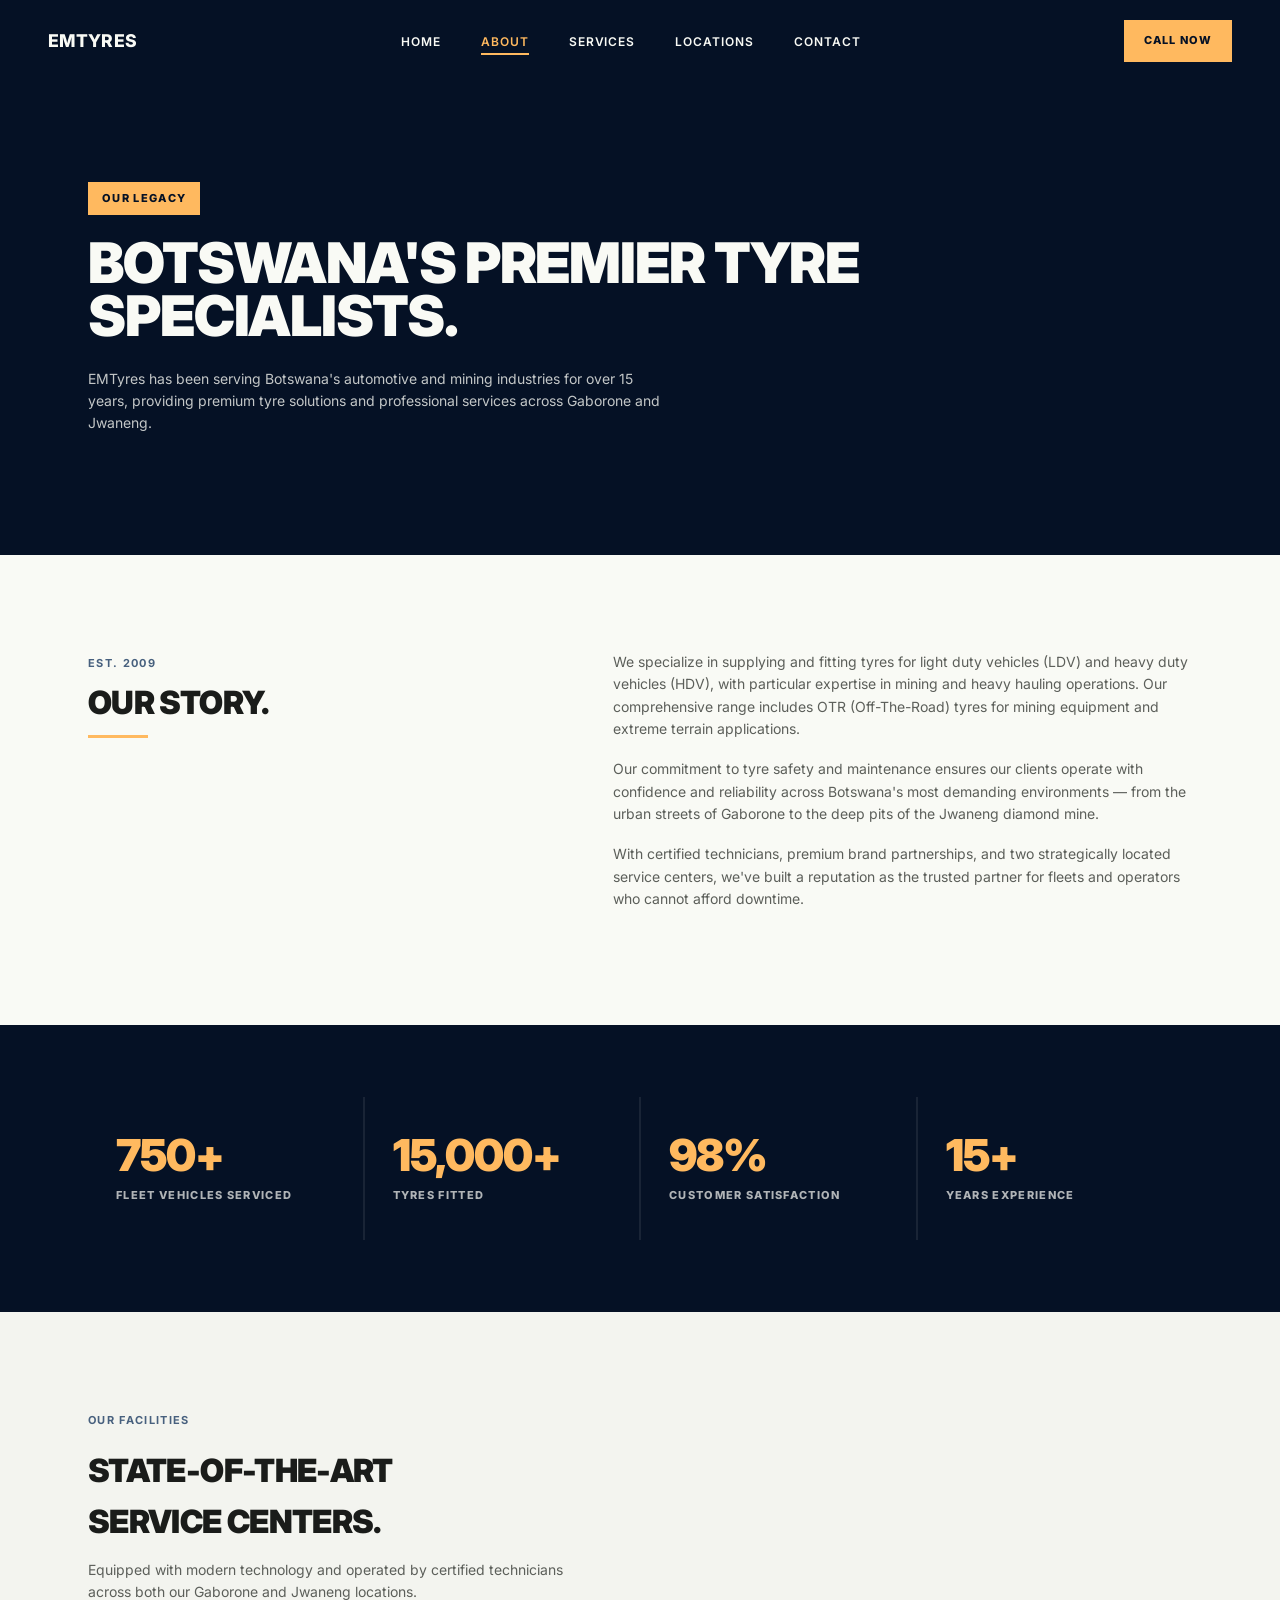
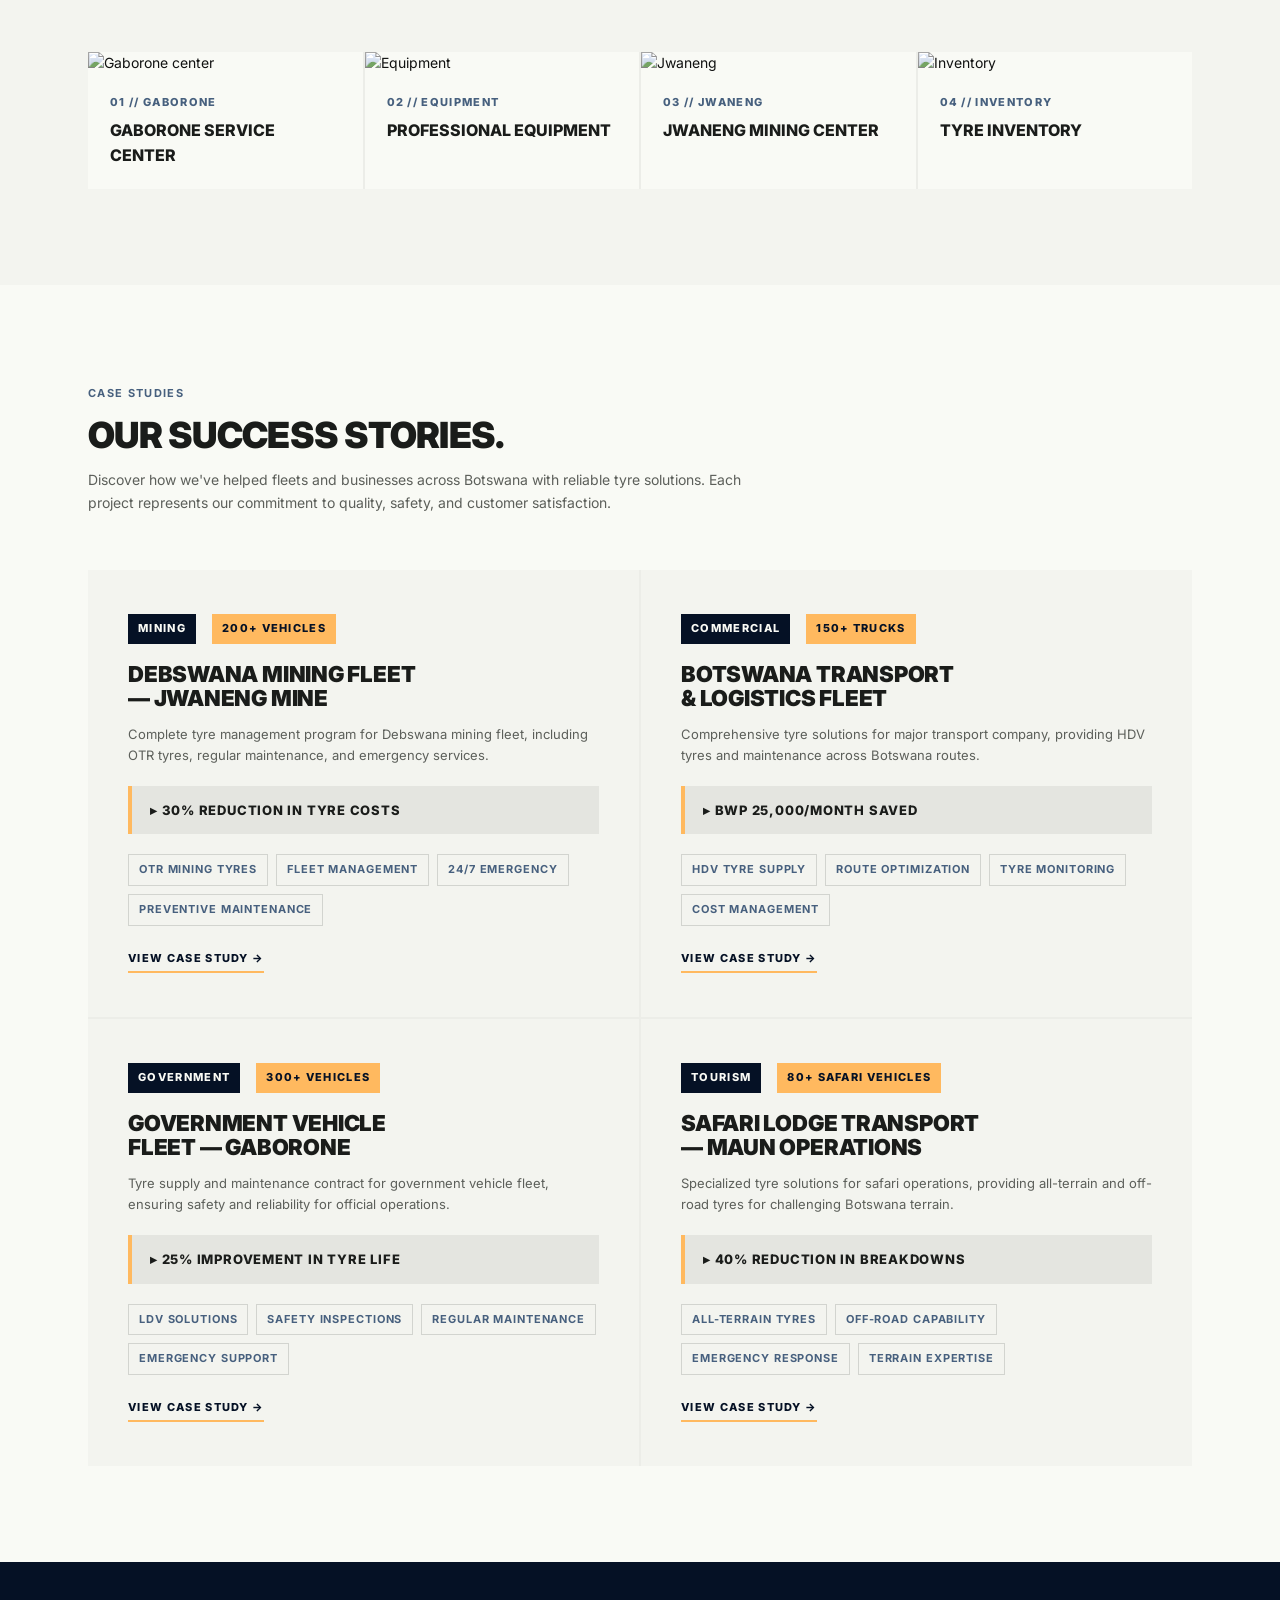
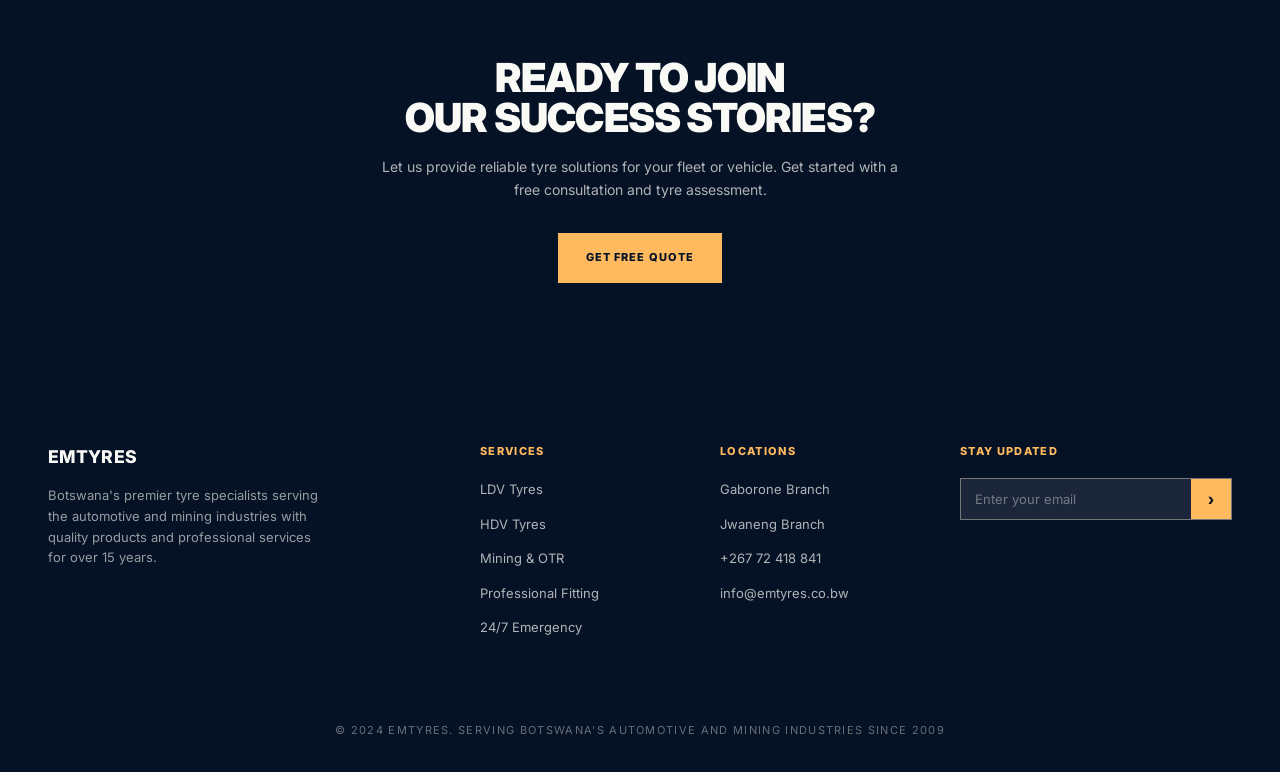
==== about.html @ 09f2894e "Initial commit: Emtyre Industrial website Static site with home, about, services, contact, and locat" ====
<!DOCTYPE html>
<html lang="en">
<head>
<meta charset="UTF-8">
<meta name="viewport" content="width=device-width, initial-scale=1.0">
<title>EMTyres — About Us | Botswana Tyre Specialists</title>
<link rel="stylesheet" href="styles.css">
<style>
  .about-hero {
    background: var(--primary);
    color: var(--on-primary);
    padding: 100px 0 120px;
  }
  .about-hero h1 {
    font-size: 3.5rem; font-weight: 900;
    text-transform: uppercase; line-height: 0.95;
    letter-spacing: -0.02em; margin-top: 22px; max-width: 800px;
  }
  .about-hero p {
    color: rgba(249, 250, 245, 0.78);
    max-width: 580px; margin-top: 24px;
  }

  .story-section { background: var(--surface); padding: 96px 0; }
  .story-grid {
    display: grid; grid-template-columns: 1fr 1.3fr;
    gap: 80px; align-items: start;
  }
  .story-grid h2 {
    font-size: 2rem; font-weight: 900;
    text-transform: uppercase; letter-spacing: -0.02em;
    line-height: 1; margin-bottom: 16px;
  }
  .story-grid .accent-rule { margin: 0 0 24px; }
  .story-grid p {
    color: var(--on-surface-variant); margin-bottom: 18px;
    font-size: var(--body-md);
  }

  .stats-band {
    background: var(--primary); color: var(--on-primary);
    padding: 72px 0;
  }
  .stats-band-grid {
    display: grid; grid-template-columns: repeat(4, 1fr);
    gap: 2px; background: rgba(255, 255, 255, 0.08);
  }
  .sb-cell { background: var(--primary); padding: 36px 28px; }
  .sb-cell .num {
    font-size: 2.75rem; font-weight: 900;
    color: var(--tertiary-fixed-dim);
    letter-spacing: -0.02em; line-height: 1;
  }
  .sb-cell .lbl {
    font-size: var(--label-sm); font-weight: 800;
    letter-spacing: 0.12em; text-transform: uppercase;
    color: rgba(249, 250, 245, 0.7); margin-top: 10px;
  }

  .facilities-section { background: var(--surface-container-low); padding: 96px 0; }
  .facilities-head { margin-bottom: 48px; }
  .facilities-head h2 {
    font-size: 2rem; font-weight: 900;
    text-transform: uppercase; letter-spacing: -0.02em;
    margin-bottom: 12px;
  }
  .facilities-head p { color: var(--on-surface-variant); max-width: 520px; }
  .facilities-grid {
    display: grid; grid-template-columns: repeat(4, 1fr);
    gap: 2px; background: var(--surface-container);
  }
  .facility {
    background: var(--surface);
    position: relative; overflow: hidden;
  }
  .facility img {
    width: 100%; height: 260px; object-fit: cover;
    filter: grayscale(0.5) contrast(1.1);
  }
  .facility .cap {
    padding: 20px 22px;
  }
  .facility .cap .lbl {
    font-size: var(--label-sm); font-weight: 800;
    letter-spacing: 0.12em; text-transform: uppercase;
    color: var(--secondary);
  }
  .facility .cap h4 {
    font-size: 1rem; font-weight: 800;
    text-transform: uppercase; margin-top: 6px;
  }

  .stories-section { background: var(--surface); padding: 96px 0; }
  .stories-head { margin-bottom: 56px; max-width: 680px; }
  .stories-head h2 {
    font-size: 2.25rem; font-weight: 900;
    text-transform: uppercase; letter-spacing: -0.02em;
    line-height: 1; margin-bottom: 16px;
  }
  .stories-head p { color: var(--on-surface-variant); }
  .stories-grid {
    display: grid; grid-template-columns: 1fr 1fr;
    gap: 2px; background: var(--surface-container);
  }
  .story-card {
    background: var(--surface-container-low);
    padding: 44px 40px;
    display: flex; flex-direction: column;
  }
  .story-card .meta {
    display: flex; gap: 16px;
    margin-bottom: 18px;
  }
  .story-card .meta span {
    font-size: var(--label-sm); font-weight: 800;
    letter-spacing: 0.12em; text-transform: uppercase;
    padding: 6px 10px;
  }
  .story-card .meta .category {
    background: var(--primary); color: var(--on-primary);
  }
  .story-card .meta .scale {
    background: var(--tertiary-fixed-dim); color: var(--primary);
  }
  .story-card h3 {
    font-size: 1.375rem; font-weight: 900;
    text-transform: uppercase; letter-spacing: -0.01em;
    line-height: 1.1; margin-bottom: 14px;
  }
  .story-card p {
    color: var(--on-surface-variant);
    font-size: var(--body-sm); margin-bottom: 20px;
  }
  .story-card .result {
    background: var(--surface-container-high);
    padding: 14px 18px; margin-bottom: 20px;
    font-size: var(--body-sm); font-weight: 800;
    text-transform: uppercase; letter-spacing: 0.06em;
    border-left: 4px solid var(--tertiary-fixed-dim);
  }
  .story-card .tags {
    display: flex; flex-wrap: wrap; gap: 8px;
    margin-bottom: 24px;
  }
  .story-card .tags span {
    font-size: var(--label-sm); font-weight: 700;
    letter-spacing: 0.08em; text-transform: uppercase;
    color: var(--secondary);
    border: 1px solid var(--outline-variant);
    padding: 6px 10px;
  }
  .story-card a {
    margin-top: auto;
    align-self: flex-start;
    color: var(--primary); font-weight: 800;
    font-size: var(--label-sm); letter-spacing: 0.12em;
    text-transform: uppercase; text-decoration: none;
    border-bottom: 2px solid var(--tertiary-fixed-dim);
    padding-bottom: 4px;
  }

  .about-cta {
    background: var(--primary); color: var(--on-primary);
    padding: 96px 0; text-align: center;
  }
  .about-cta h2 {
    font-size: 2.5rem; font-weight: 900;
    text-transform: uppercase; letter-spacing: -0.02em;
    line-height: 1; margin-bottom: 18px;
  }
  .about-cta p {
    color: rgba(249, 250, 245, 0.7);
    max-width: 520px; margin: 0 auto 32px;
  }

  @media (max-width: 900px) {
    .story-grid, .stats-band-grid, .facilities-grid, .stories-grid { grid-template-columns: 1fr; }
    .stats-band-grid { grid-template-columns: 1fr 1fr; }
    .facilities-grid { grid-template-columns: 1fr 1fr; }
    .about-hero h1 { font-size: 2.25rem; }
  }
</style>
</head>
<body>

<nav class="nav">
  <a href="index.html" class="nav-logo">EMTYRES</a>
  <ul class="nav-links">
    <li><a href="index.html">HOME</a></li>
    <li><a href="about.html" class="active">ABOUT</a></li>
    <li><a href="services.html">SERVICES</a></li>
    <li><a href="locations.html">LOCATIONS</a></li>
    <li><a href="contact.html">CONTACT</a></li>
  </ul>
  <a href="tel:+26772418841" class="nav-cta">CALL NOW</a>
</nav>

<!-- HERO -->
<section class="about-hero">
  <div class="container">
    <span class="eyebrow">OUR LEGACY</span>
    <h1>BOTSWANA'S PREMIER TYRE SPECIALISTS.</h1>
    <p>EMTyres has been serving Botswana's automotive and mining industries for over 15 years, providing premium tyre solutions and professional services across Gaborone and Jwaneng.</p>
  </div>
</section>

<!-- STORY -->
<section class="story-section">
  <div class="container">
    <div class="story-grid">
      <div>
        <span class="label-stamp" style="color: var(--secondary);">EST. 2009</span>
        <h2 style="margin-top: 14px;">OUR STORY.</h2>
        <div class="accent-rule"></div>
      </div>
      <div>
        <p>We specialize in supplying and fitting tyres for light duty vehicles (LDV) and heavy duty vehicles (HDV), with particular expertise in mining and heavy hauling operations. Our comprehensive range includes OTR (Off-The-Road) tyres for mining equipment and extreme terrain applications.</p>
        <p>Our commitment to tyre safety and maintenance ensures our clients operate with confidence and reliability across Botswana's most demanding environments — from the urban streets of Gaborone to the deep pits of the Jwaneng diamond mine.</p>
        <p>With certified technicians, premium brand partnerships, and two strategically located service centers, we've built a reputation as the trusted partner for fleets and operators who cannot afford downtime.</p>
      </div>
    </div>
  </div>
</section>

<!-- STATS BAND -->
<section class="stats-band">
  <div class="container">
    <div class="stats-band-grid">
      <div class="sb-cell"><div class="num">750+</div><div class="lbl">FLEET VEHICLES SERVICED</div></div>
      <div class="sb-cell"><div class="num">15,000+</div><div class="lbl">TYRES FITTED</div></div>
      <div class="sb-cell"><div class="num">98%</div><div class="lbl">CUSTOMER SATISFACTION</div></div>
      <div class="sb-cell"><div class="num">15+</div><div class="lbl">YEARS EXPERIENCE</div></div>
    </div>
  </div>
</section>

<!-- FACILITIES -->
<section class="facilities-section">
  <div class="container">
    <div class="facilities-head">
      <span class="label-stamp" style="color: var(--secondary);">OUR FACILITIES</span>
      <h2 style="margin-top: 14px;">STATE-OF-THE-ART<br>SERVICE CENTERS.</h2>
      <p>Equipped with modern technology and operated by certified technicians across both our Gaborone and Jwaneng locations.</p>
    </div>
    <div class="facilities-grid">
      <div class="facility">
        <img src="https://images.unsplash.com/photo-1625047509168-a7026f36de04?w=600&q=80" alt="Gaborone center">
        <div class="cap"><div class="lbl">01 // GABORONE</div><h4>Gaborone Service Center</h4></div>
      </div>
      <div class="facility">
        <img src="https://images.unsplash.com/photo-1632823469850-2f77dd9c7f93?w=600&q=80" alt="Equipment">
        <div class="cap"><div class="lbl">02 // EQUIPMENT</div><h4>Professional Equipment</h4></div>
      </div>
      <div class="facility">
        <img src="https://images.unsplash.com/photo-1586864387789-628af9feed72?w=600&q=80" alt="Jwaneng">
        <div class="cap"><div class="lbl">03 // JWANENG</div><h4>Jwaneng Mining Center</h4></div>
      </div>
      <div class="facility">
        <img src="https://images.unsplash.com/photo-1635770311153-2839f94e89e0?w=600&q=80" alt="Inventory">
        <div class="cap"><div class="lbl">04 // INVENTORY</div><h4>Tyre Inventory</h4></div>
      </div>
    </div>
  </div>
</section>

<!-- SUCCESS STORIES -->
<section class="stories-section">
  <div class="container">
    <div class="stories-head">
      <span class="label-stamp" style="color: var(--secondary);">CASE STUDIES</span>
      <h2 style="margin-top: 14px;">OUR SUCCESS STORIES.</h2>
      <p>Discover how we've helped fleets and businesses across Botswana with reliable tyre solutions. Each project represents our commitment to quality, safety, and customer satisfaction.</p>
    </div>

    <div class="stories-grid">
      <div class="story-card">
        <div class="meta">
          <span class="category">MINING</span>
          <span class="scale">200+ VEHICLES</span>
        </div>
        <h3>DEBSWANA MINING FLEET<br>— JWANENG MINE</h3>
        <p>Complete tyre management program for Debswana mining fleet, including OTR tyres, regular maintenance, and emergency services.</p>
        <div class="result">▸ 30% reduction in tyre costs</div>
        <div class="tags">
          <span>OTR Mining Tyres</span>
          <span>Fleet Management</span>
          <span>24/7 Emergency</span>
          <span>Preventive Maintenance</span>
        </div>
        <a href="contact.html">VIEW CASE STUDY →</a>
      </div>

      <div class="story-card">
        <div class="meta">
          <span class="category">COMMERCIAL</span>
          <span class="scale">150+ TRUCKS</span>
        </div>
        <h3>BOTSWANA TRANSPORT<br>&amp; LOGISTICS FLEET</h3>
        <p>Comprehensive tyre solutions for major transport company, providing HDV tyres and maintenance across Botswana routes.</p>
        <div class="result">▸ BWP 25,000/month saved</div>
        <div class="tags">
          <span>HDV Tyre Supply</span>
          <span>Route Optimization</span>
          <span>Tyre Monitoring</span>
          <span>Cost Management</span>
        </div>
        <a href="contact.html">VIEW CASE STUDY →</a>
      </div>

      <div class="story-card">
        <div class="meta">
          <span class="category">GOVERNMENT</span>
          <span class="scale">300+ VEHICLES</span>
        </div>
        <h3>GOVERNMENT VEHICLE<br>FLEET — GABORONE</h3>
        <p>Tyre supply and maintenance contract for government vehicle fleet, ensuring safety and reliability for official operations.</p>
        <div class="result">▸ 25% improvement in tyre life</div>
        <div class="tags">
          <span>LDV Solutions</span>
          <span>Safety Inspections</span>
          <span>Regular Maintenance</span>
          <span>Emergency Support</span>
        </div>
        <a href="contact.html">VIEW CASE STUDY →</a>
      </div>

      <div class="story-card">
        <div class="meta">
          <span class="category">TOURISM</span>
          <span class="scale">80+ SAFARI VEHICLES</span>
        </div>
        <h3>SAFARI LODGE TRANSPORT<br>— MAUN OPERATIONS</h3>
        <p>Specialized tyre solutions for safari operations, providing all-terrain and off-road tyres for challenging Botswana terrain.</p>
        <div class="result">▸ 40% reduction in breakdowns</div>
        <div class="tags">
          <span>All-Terrain Tyres</span>
          <span>Off-Road Capability</span>
          <span>Emergency Response</span>
          <span>Terrain Expertise</span>
        </div>
        <a href="contact.html">VIEW CASE STUDY →</a>
      </div>
    </div>
  </div>
</section>

<!-- CTA -->
<section class="about-cta">
  <div class="container">
    <h2>READY TO JOIN<br>OUR SUCCESS STORIES?</h2>
    <p>Let us provide reliable tyre solutions for your fleet or vehicle. Get started with a free consultation and tyre assessment.</p>
    <a href="contact.html" class="btn btn-amber">GET FREE QUOTE</a>
  </div>
</section>

<!-- FOOTER -->
<footer class="footer">
  <div class="footer-grid">
    <div class="footer-brand">
      <h4>EMTYRES</h4>
      <p>Botswana's premier tyre specialists serving the automotive and mining industries with quality products and professional services for over 15 years.</p>
    </div>
    <div class="footer-col">
      <h5>SERVICES</h5>
      <ul>
        <li><a href="services.html">LDV Tyres</a></li>
        <li><a href="services.html">HDV Tyres</a></li>
        <li><a href="services.html">Mining &amp; OTR</a></li>
        <li><a href="services.html">Professional Fitting</a></li>
        <li><a href="services.html">24/7 Emergency</a></li>
      </ul>
    </div>
    <div class="footer-col">
      <h5>LOCATIONS</h5>
      <ul>
        <li><a href="locations.html">Gaborone Branch</a></li>
        <li><a href="locations.html">Jwaneng Branch</a></li>
        <li><a href="tel:+26772418841">+267 72 418 841</a></li>
        <li><a href="mailto:info@emtyres.co.bw">info@emtyres.co.bw</a></li>
      </ul>
    </div>
    <div class="footer-col">
      <h5>STAY UPDATED</h5>
      <div class="newsletter-input">
        <input type="email" placeholder="Enter your email">
        <button>›</button>
      </div>
    </div>
  </div>
  <div class="footer-bottom">&copy; 2024 EMTYRES. SERVING BOTSWANA'S AUTOMOTIVE AND MINING INDUSTRIES SINCE 2009</div>
</footer>

</body>
</html>
---- styles.css ----
/* ============================================
   EMTYRE — INDUSTRIAL EDITORIAL DESIGN SYSTEM
   ============================================ */

@import url('https://fonts.googleapis.com/css2?family=Inter:wght@400;500;600;700;800;900&display=swap');

:root {
  /* Palette — per DESIGN.md */
  --primary: #051125;
  --primary-container: #1B263B;
  --secondary: #47607e;
  --surface: #f9faf5;
  --surface-container-lowest: #ffffff;
  --surface-container-low: #f3f4ef;
  --surface-container: #ecede8;
  --surface-container-high: #e4e5e0;
  --surface-dim: #dadbd6;
  --surface-variant: #d8dae0;
  --on-surface: #1a1c1a;
  --on-surface-variant: #5c5f5a;
  --on-primary: #f9faf5;
  --outline: #75777d;
  --outline-variant: rgba(26, 28, 26, 0.15);
  --tertiary-fixed-dim: #ffb95f; /* Safety Amber */
  --tertiary-container: #6b4816;

  /* Typography scale */
  --display-lg: 3.5rem;
  --display-md: 2.75rem;
  --headline-lg: 2rem;
  --headline-md: 1.5rem;
  --title-lg: 1.25rem;
  --body-md: 0.875rem;
  --body-sm: 0.8125rem;
  --label-md: 0.75rem;
  --label-sm: 0.6875rem;
}

* {
  margin: 0;
  padding: 0;
  box-sizing: border-box;
}

html {
  scroll-behavior: smooth;
}

body {
  font-family: 'Inter', sans-serif;
  background: var(--surface);
  color: var(--on-surface);
  font-size: var(--body-md);
  line-height: 1.6;
  -webkit-font-smoothing: antialiased;
}

/* ============================================
   NAV
   ============================================ */
.nav {
  background: var(--primary);
  padding: 20px 48px;
  display: flex;
  align-items: center;
  justify-content: space-between;
  position: sticky;
  top: 0;
  z-index: 100;
}

.nav-logo {
  color: var(--on-primary);
  font-weight: 800;
  font-size: 1.1rem;
  letter-spacing: 0.02em;
  text-decoration: none;
}

.nav-links {
  display: flex;
  gap: 40px;
  list-style: none;
}

.nav-links a {
  color: var(--on-primary);
  text-decoration: none;
  font-size: var(--label-md);
  font-weight: 600;
  letter-spacing: 0.08em;
  text-transform: uppercase;
  padding-bottom: 4px;
  transition: color 0.2s;
}

.nav-links a:hover {
  color: var(--tertiary-fixed-dim);
}

.nav-links a.active {
  color: var(--tertiary-fixed-dim);
  border-bottom: 2px solid var(--tertiary-fixed-dim);
}

.nav-cta {
  background: var(--tertiary-fixed-dim);
  color: var(--primary);
  padding: 12px 20px;
  font-size: var(--label-sm);
  font-weight: 800;
  letter-spacing: 0.1em;
  text-transform: uppercase;
  text-decoration: none;
  border: none;
  cursor: pointer;
  transition: background 0.2s;
}

.nav-cta:hover {
  background: #ffcf8a;
}

.nav-cta.outline {
  background: transparent;
  color: var(--tertiary-fixed-dim);
  border: 2px solid var(--tertiary-fixed-dim);
}

.nav-cta.outline:hover {
  background: var(--tertiary-fixed-dim);
  color: var(--primary);
}

/* ============================================
   TYPOGRAPHY
   ============================================ */
.display-lg {
  font-size: var(--display-lg);
  font-weight: 900;
  line-height: 0.95;
  letter-spacing: -0.02em;
  text-transform: uppercase;
}

.display-md {
  font-size: var(--display-md);
  font-weight: 900;
  line-height: 1;
  letter-spacing: -0.02em;
  text-transform: uppercase;
}

.headline-lg {
  font-size: var(--headline-lg);
  font-weight: 800;
  line-height: 1.1;
  letter-spacing: -0.01em;
  text-transform: uppercase;
}

.label-stamp {
  font-size: var(--label-sm);
  font-weight: 700;
  letter-spacing: 0.12em;
  text-transform: uppercase;
}

.eyebrow {
  display: inline-block;
  background: var(--tertiary-fixed-dim);
  color: var(--primary);
  padding: 8px 14px;
  font-size: var(--label-sm);
  font-weight: 800;
  letter-spacing: 0.12em;
  text-transform: uppercase;
}

.eyebrow-outline {
  display: inline-block;
  border: 1px solid var(--tertiary-fixed-dim);
  color: var(--tertiary-fixed-dim);
  padding: 8px 14px;
  font-size: var(--label-sm);
  font-weight: 800;
  letter-spacing: 0.12em;
  text-transform: uppercase;
  background: transparent;
}

/* ============================================
   BUTTONS
   ============================================ */
.btn {
  display: inline-block;
  padding: 16px 28px;
  font-size: var(--label-sm);
  font-weight: 800;
  letter-spacing: 0.1em;
  text-transform: uppercase;
  text-decoration: none;
  border: none;
  cursor: pointer;
  transition: all 0.2s;
  font-family: inherit;
}

.btn-amber {
  background: var(--tertiary-fixed-dim);
  color: var(--primary);
}

.btn-amber:hover {
  background: #ffcf8a;
}

.btn-dark {
  background: var(--primary);
  color: var(--on-primary);
}

.btn-dark:hover {
  background: var(--primary-container);
}

.btn-outline-light {
  background: transparent;
  color: var(--on-primary);
  border: 2px solid var(--on-primary);
}

.btn-outline-light:hover {
  background: var(--on-primary);
  color: var(--primary);
}

.btn-white {
  background: var(--surface);
  color: var(--primary);
}

.btn-white:hover {
  background: #fff;
}

/* ============================================
   LAYOUT HELPERS
   ============================================ */
.container {
  max-width: 1200px;
  margin: 0 auto;
  padding: 0 48px;
}

.section {
  padding: 96px 0;
}

.section-dark {
  background: var(--primary);
  color: var(--on-primary);
}

.section-light {
  background: var(--surface);
  color: var(--on-surface);
}

.section-container-low {
  background: var(--surface-container-low);
  color: var(--on-surface);
}

/* ============================================
   HERO
   ============================================ */
.hero {
  position: relative;
  min-height: 560px;
  background: linear-gradient(135deg, var(--primary) 0%, var(--primary-container) 100%);
  color: var(--on-primary);
  overflow: hidden;
}

.hero-img {
  position: absolute;
  inset: 0;
  width: 100%;
  height: 100%;
  object-fit: cover;
  opacity: 0.5;
  filter: grayscale(0.4) contrast(1.1);
}

.hero-overlay {
  position: absolute;
  inset: 0;
  background: linear-gradient(90deg, rgba(5,17,37,0.85) 0%, rgba(5,17,37,0.6) 60%, rgba(5,17,37,0.3) 100%);
}

.hero-content {
  position: relative;
  z-index: 2;
  padding: 120px 48px;
  max-width: 1200px;
  margin: 0 auto;
}

.hero-card {
  background: var(--primary);
  padding: 40px 44px;
  max-width: 560px;
}

.hero p {
  font-size: var(--body-md);
  line-height: 1.6;
  margin-top: 18px;
  color: rgba(249, 250, 245, 0.85);
}

.hero-buttons {
  display: flex;
  gap: 0;
  margin-top: 28px;
}

/* ============================================
   FOOTER
   ============================================ */
.footer {
  background: var(--primary);
  color: var(--on-primary);
  padding: 64px 48px 32px;
}

.footer-grid {
  max-width: 1200px;
  margin: 0 auto;
  display: grid;
  grid-template-columns: 2fr 1fr 1fr 1fr;
  gap: 48px;
  padding-bottom: 48px;
}

.footer-brand h4 {
  font-size: 1.1rem;
  font-weight: 800;
  letter-spacing: 0.02em;
  margin-bottom: 14px;
}

.footer-brand p {
  font-size: var(--body-sm);
  color: rgba(249, 250, 245, 0.6);
  max-width: 280px;
  line-height: 1.6;
}

.footer-alt-link {
  margin-top: 14px;
  font-size: var(--label-sm);
}

.footer-alt-link a {
  color: var(--secondary);
  text-decoration: none;
}

.footer-alt-link a:hover {
  color: var(--tertiary-fixed-dim);
}

.footer-col h5 {
  font-size: var(--label-sm);
  font-weight: 800;
  letter-spacing: 0.12em;
  text-transform: uppercase;
  color: var(--tertiary-fixed-dim);
  margin-bottom: 18px;
}

.footer-col ul {
  list-style: none;
}

.footer-col li {
  margin-bottom: 12px;
}

.footer-col a {
  color: rgba(249, 250, 245, 0.7);
  text-decoration: none;
  font-size: var(--body-sm);
  transition: color 0.2s;
}

.footer-col a:hover {
  color: var(--tertiary-fixed-dim);
}

.footer-col a.active {
  color: var(--tertiary-fixed-dim);
}

.footer-bottom {
  max-width: 1200px;
  margin: 0 auto;
  padding-top: 24px;
  font-size: var(--label-sm);
  letter-spacing: 0.12em;
  text-transform: uppercase;
  color: rgba(249, 250, 245, 0.4);
  text-align: center;
}

.newsletter-input {
  display: flex;
  background: var(--primary-container);
  border: 1px solid var(--outline);
}

.newsletter-input input {
  flex: 1;
  background: transparent;
  border: none;
  padding: 12px 14px;
  color: var(--on-primary);
  font-family: inherit;
  font-size: var(--body-sm);
  outline: none;
}

.newsletter-input input::placeholder {
  color: rgba(249, 250, 245, 0.4);
}

.newsletter-input button {
  background: var(--tertiary-fixed-dim);
  border: none;
  width: 40px;
  color: var(--primary);
  font-weight: 900;
  cursor: pointer;
  font-size: 1.2rem;
}

/* ============================================
   ANIMATIONS
   ============================================ */
@keyframes fadeUp {
  from { opacity: 0; transform: translateY(20px); }
  to { opacity: 1; transform: translateY(0); }
}

.fade-up {
  animation: fadeUp 0.8s ease forwards;
}

.delay-1 { animation-delay: 0.1s; opacity: 0; }
.delay-2 { animation-delay: 0.25s; opacity: 0; }
.delay-3 { animation-delay: 0.4s; opacity: 0; }

/* Accent rule under headlines */
.accent-rule {
  width: 60px;
  height: 3px;
  background: var(--tertiary-fixed-dim);
  margin-top: 16px;
}

/* ============================================
   RESPONSIVE
   ============================================ */
@media (max-width: 900px) {
  .nav { padding: 16px 24px; }
  .nav-links { display: none; }
  .container, .hero-content { padding-left: 24px; padding-right: 24px; }
  :root {
    --display-lg: 2.25rem;
    --display-md: 1.75rem;
    --headline-lg: 1.5rem;
  }
  .footer-grid { grid-template-columns: 1fr 1fr; gap: 32px; }
  .section { padding: 64px 0; }
}
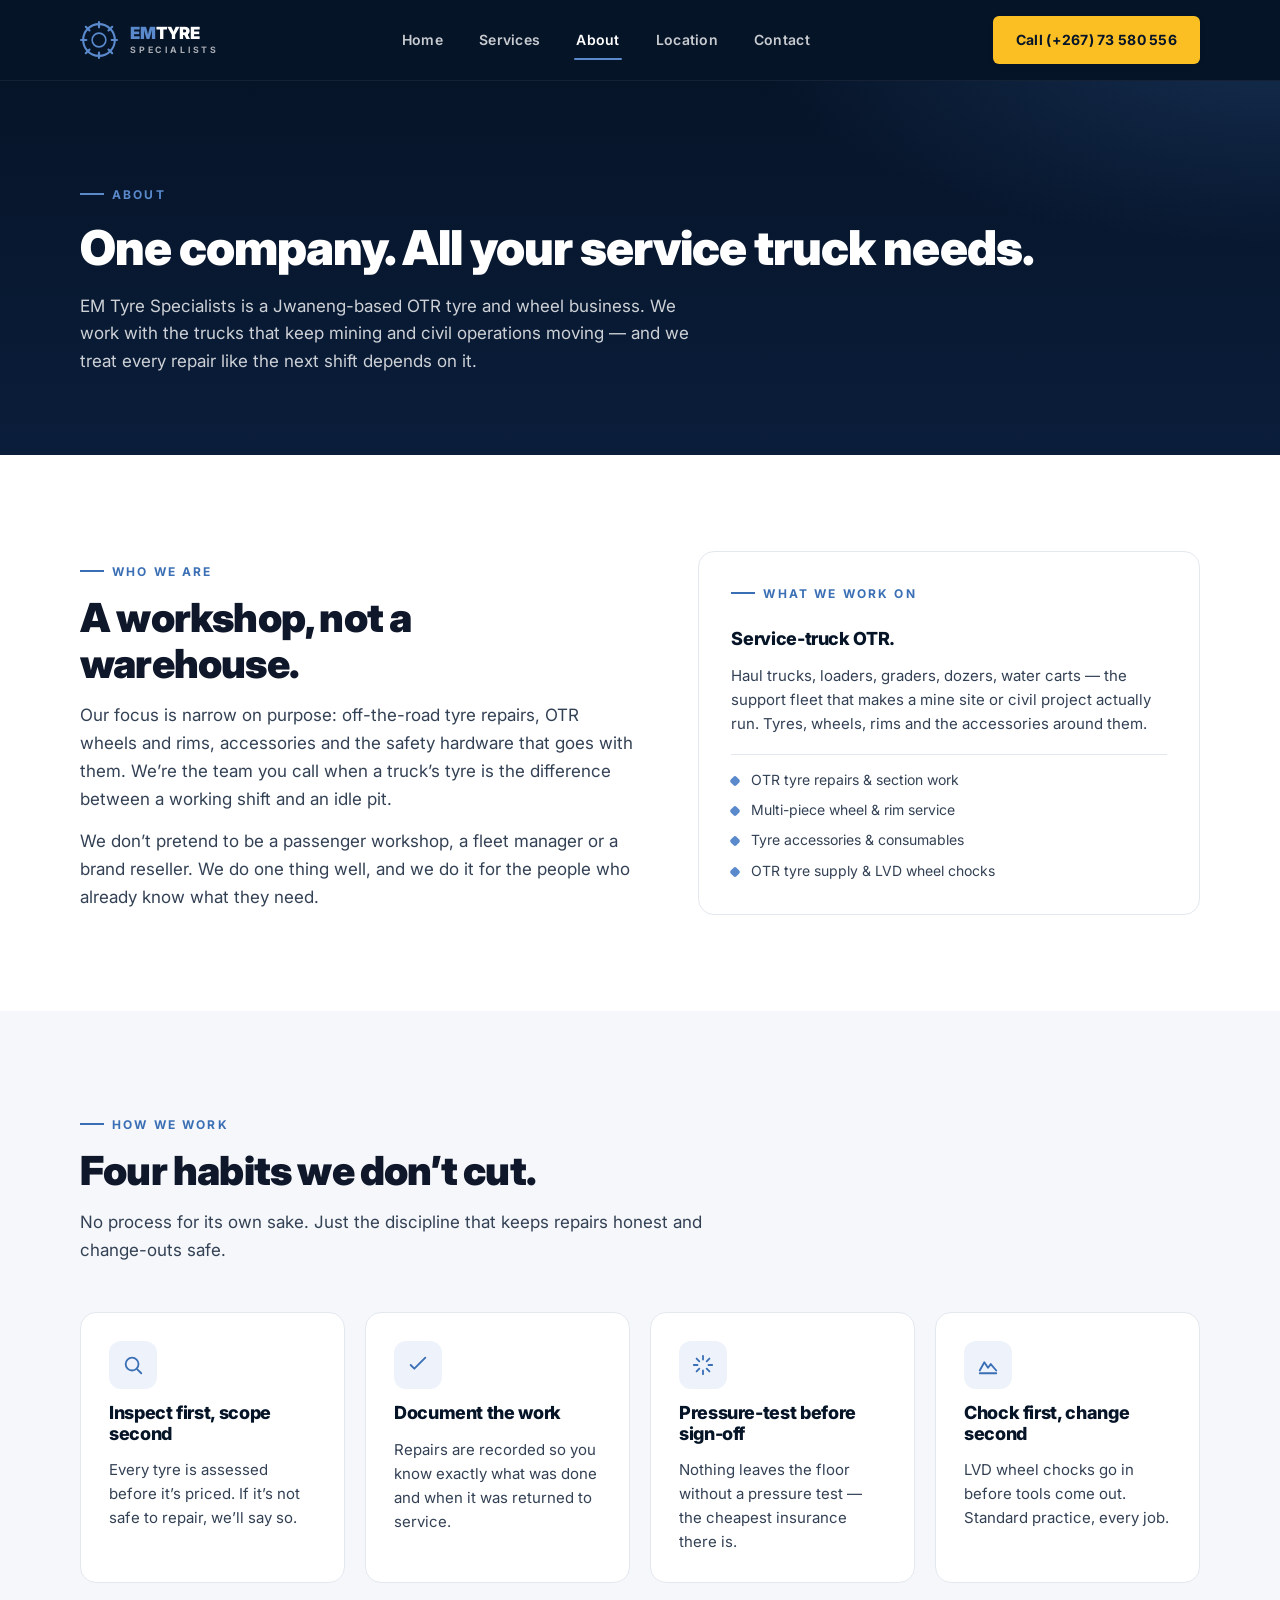
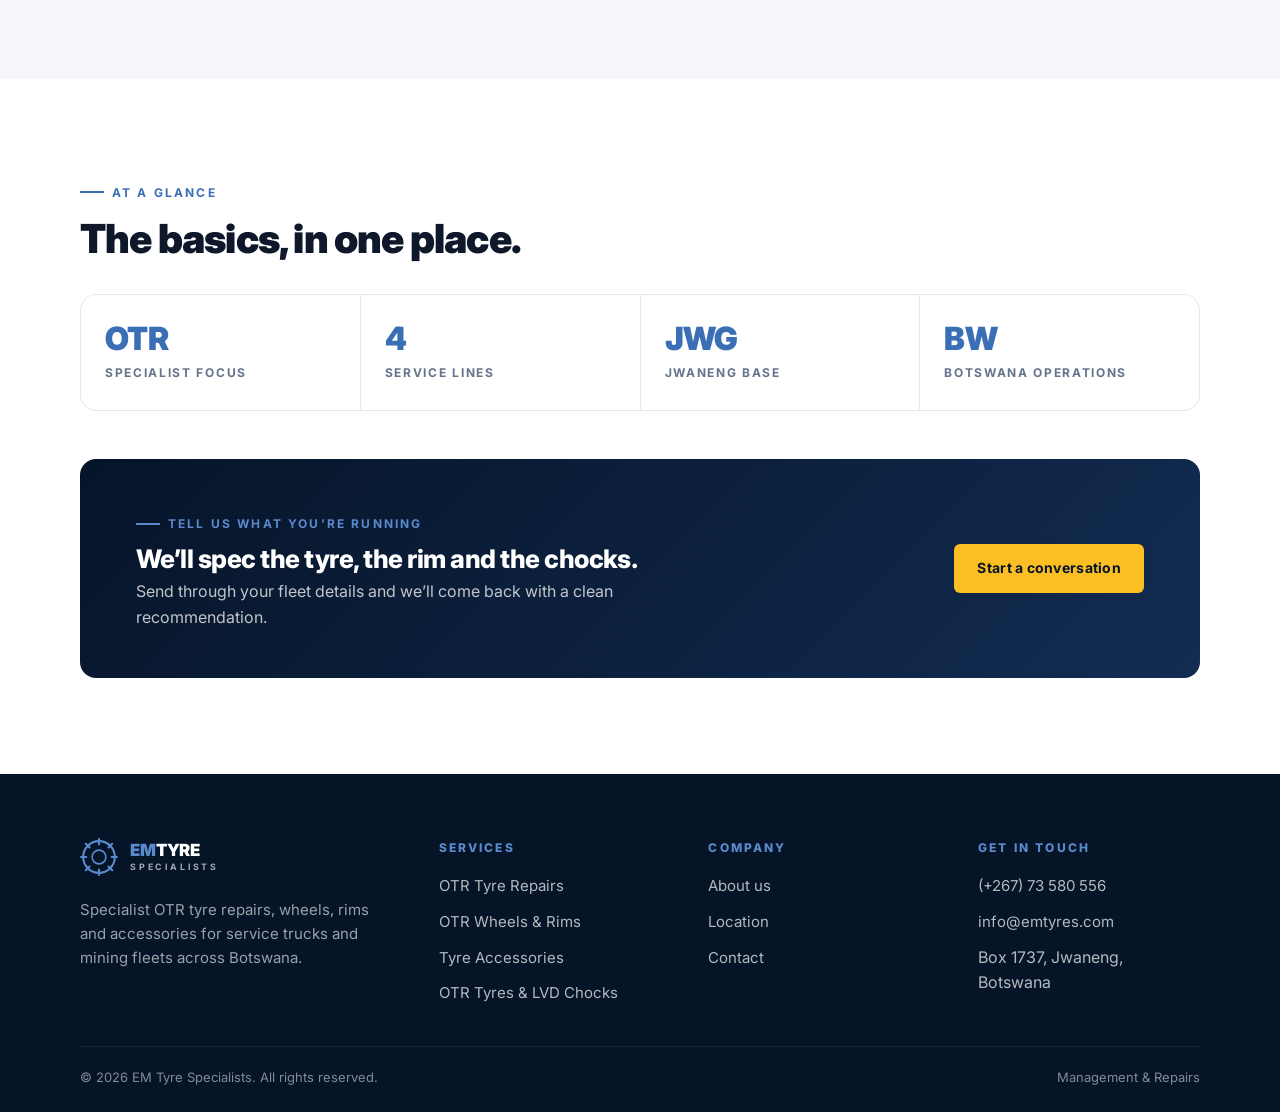
==== commit fb9332d6: "Redesign site to match EM Tyre Specialists brand Replaces the placeholder layout and fabricated cont" ====
--- a/about.html
+++ b/about.html
@@ -3,392 +3,274 @@
 <head>
 <meta charset="UTF-8">
 <meta name="viewport" content="width=device-width, initial-scale=1.0">
-<title>EMTyres — About Us | Botswana Tyre Specialists</title>
+<meta name="description" content="EM Tyre Specialists — what we do, how we work and why service-truck operators trust us with their OTR tyres and rims.">
+<title>About — EM Tyre Specialists</title>
+<link rel="icon" type="image/svg+xml" href="assets/logo.svg">
 <link rel="stylesheet" href="styles.css">
-<style>
-  .about-hero {
-    background: var(--primary);
-    color: var(--on-primary);
-    padding: 100px 0 120px;
-  }
-  .about-hero h1 {
-    font-size: 3.5rem; font-weight: 900;
-    text-transform: uppercase; line-height: 0.95;
-    letter-spacing: -0.02em; margin-top: 22px; max-width: 800px;
-  }
-  .about-hero p {
-    color: rgba(249, 250, 245, 0.78);
-    max-width: 580px; margin-top: 24px;
-  }
-
-  .story-section { background: var(--surface); padding: 96px 0; }
-  .story-grid {
-    display: grid; grid-template-columns: 1fr 1.3fr;
-    gap: 80px; align-items: start;
-  }
-  .story-grid h2 {
-    font-size: 2rem; font-weight: 900;
-    text-transform: uppercase; letter-spacing: -0.02em;
-    line-height: 1; margin-bottom: 16px;
-  }
-  .story-grid .accent-rule { margin: 0 0 24px; }
-  .story-grid p {
-    color: var(--on-surface-variant); margin-bottom: 18px;
-    font-size: var(--body-md);
-  }
-
-  .stats-band {
-    background: var(--primary); color: var(--on-primary);
-    padding: 72px 0;
-  }
-  .stats-band-grid {
-    display: grid; grid-template-columns: repeat(4, 1fr);
-    gap: 2px; background: rgba(255, 255, 255, 0.08);
-  }
-  .sb-cell { background: var(--primary); padding: 36px 28px; }
-  .sb-cell .num {
-    font-size: 2.75rem; font-weight: 900;
-    color: var(--tertiary-fixed-dim);
-    letter-spacing: -0.02em; line-height: 1;
-  }
-  .sb-cell .lbl {
-    font-size: var(--label-sm); font-weight: 800;
-    letter-spacing: 0.12em; text-transform: uppercase;
-    color: rgba(249, 250, 245, 0.7); margin-top: 10px;
-  }
-
-  .facilities-section { background: var(--surface-container-low); padding: 96px 0; }
-  .facilities-head { margin-bottom: 48px; }
-  .facilities-head h2 {
-    font-size: 2rem; font-weight: 900;
-    text-transform: uppercase; letter-spacing: -0.02em;
-    margin-bottom: 12px;
-  }
-  .facilities-head p { color: var(--on-surface-variant); max-width: 520px; }
-  .facilities-grid {
-    display: grid; grid-template-columns: repeat(4, 1fr);
-    gap: 2px; background: var(--surface-container);
-  }
-  .facility {
-    background: var(--surface);
-    position: relative; overflow: hidden;
-  }
-  .facility img {
-    width: 100%; height: 260px; object-fit: cover;
-    filter: grayscale(0.5) contrast(1.1);
-  }
-  .facility .cap {
-    padding: 20px 22px;
-  }
-  .facility .cap .lbl {
-    font-size: var(--label-sm); font-weight: 800;
-    letter-spacing: 0.12em; text-transform: uppercase;
-    color: var(--secondary);
-  }
-  .facility .cap h4 {
-    font-size: 1rem; font-weight: 800;
-    text-transform: uppercase; margin-top: 6px;
-  }
-
-  .stories-section { background: var(--surface); padding: 96px 0; }
-  .stories-head { margin-bottom: 56px; max-width: 680px; }
-  .stories-head h2 {
-    font-size: 2.25rem; font-weight: 900;
-    text-transform: uppercase; letter-spacing: -0.02em;
-    line-height: 1; margin-bottom: 16px;
-  }
-  .stories-head p { color: var(--on-surface-variant); }
-  .stories-grid {
-    display: grid; grid-template-columns: 1fr 1fr;
-    gap: 2px; background: var(--surface-container);
-  }
-  .story-card {
-    background: var(--surface-container-low);
-    padding: 44px 40px;
-    display: flex; flex-direction: column;
-  }
-  .story-card .meta {
-    display: flex; gap: 16px;
-    margin-bottom: 18px;
-  }
-  .story-card .meta span {
-    font-size: var(--label-sm); font-weight: 800;
-    letter-spacing: 0.12em; text-transform: uppercase;
-    padding: 6px 10px;
-  }
-  .story-card .meta .category {
-    background: var(--primary); color: var(--on-primary);
-  }
-  .story-card .meta .scale {
-    background: var(--tertiary-fixed-dim); color: var(--primary);
-  }
-  .story-card h3 {
-    font-size: 1.375rem; font-weight: 900;
-    text-transform: uppercase; letter-spacing: -0.01em;
-    line-height: 1.1; margin-bottom: 14px;
-  }
-  .story-card p {
-    color: var(--on-surface-variant);
-    font-size: var(--body-sm); margin-bottom: 20px;
-  }
-  .story-card .result {
-    background: var(--surface-container-high);
-    padding: 14px 18px; margin-bottom: 20px;
-    font-size: var(--body-sm); font-weight: 800;
-    text-transform: uppercase; letter-spacing: 0.06em;
-    border-left: 4px solid var(--tertiary-fixed-dim);
-  }
-  .story-card .tags {
-    display: flex; flex-wrap: wrap; gap: 8px;
-    margin-bottom: 24px;
-  }
-  .story-card .tags span {
-    font-size: var(--label-sm); font-weight: 700;
-    letter-spacing: 0.08em; text-transform: uppercase;
-    color: var(--secondary);
-    border: 1px solid var(--outline-variant);
-    padding: 6px 10px;
-  }
-  .story-card a {
-    margin-top: auto;
-    align-self: flex-start;
-    color: var(--primary); font-weight: 800;
-    font-size: var(--label-sm); letter-spacing: 0.12em;
-    text-transform: uppercase; text-decoration: none;
-    border-bottom: 2px solid var(--tertiary-fixed-dim);
-    padding-bottom: 4px;
-  }
-
-  .about-cta {
-    background: var(--primary); color: var(--on-primary);
-    padding: 96px 0; text-align: center;
-  }
-  .about-cta h2 {
-    font-size: 2.5rem; font-weight: 900;
-    text-transform: uppercase; letter-spacing: -0.02em;
-    line-height: 1; margin-bottom: 18px;
-  }
-  .about-cta p {
-    color: rgba(249, 250, 245, 0.7);
-    max-width: 520px; margin: 0 auto 32px;
-  }
-
-  @media (max-width: 900px) {
-    .story-grid, .stats-band-grid, .facilities-grid, .stories-grid { grid-template-columns: 1fr; }
-    .stats-band-grid { grid-template-columns: 1fr 1fr; }
-    .facilities-grid { grid-template-columns: 1fr 1fr; }
-    .about-hero h1 { font-size: 2.25rem; }
-  }
-</style>
 </head>
 <body>
 
-<nav class="nav">
-  <a href="index.html" class="nav-logo">EMTYRES</a>
-  <ul class="nav-links">
-    <li><a href="index.html">HOME</a></li>
-    <li><a href="about.html" class="active">ABOUT</a></li>
-    <li><a href="services.html">SERVICES</a></li>
-    <li><a href="locations.html">LOCATIONS</a></li>
-    <li><a href="contact.html">CONTACT</a></li>
-  </ul>
-  <a href="tel:+26772418841" class="nav-cta">CALL NOW</a>
-</nav>
-
-<!-- HERO -->
-<section class="about-hero">
-  <div class="container">
-    <span class="eyebrow">OUR LEGACY</span>
-    <h1>BOTSWANA'S PREMIER TYRE SPECIALISTS.</h1>
-    <p>EMTyres has been serving Botswana's automotive and mining industries for over 15 years, providing premium tyre solutions and professional services across Gaborone and Jwaneng.</p>
-  </div>
-</section>
-
-<!-- STORY -->
-<section class="story-section">
-  <div class="container">
-    <div class="story-grid">
+<header class="site-nav">
+  <div class="nav-inner">
+    <a href="index.html" class="brand" aria-label="EM Tyre Specialists — Home">
+      <svg class="brand-mark" viewBox="0 0 72 72" aria-hidden="true">
+        <circle cx="36" cy="36" r="30" fill="none" stroke="currentColor" stroke-width="4"/>
+        <circle cx="36" cy="36" r="13" fill="none" stroke="currentColor" stroke-width="3"/>
+        <g stroke="currentColor" stroke-width="4" stroke-linecap="round" fill="none">
+          <line x1="36" y1="2"  x2="36" y2="12"/>
+          <line x1="36" y1="60" x2="36" y2="70"/>
+          <line x1="2"  y1="36" x2="12" y2="36"/>
+          <line x1="60" y1="36" x2="70" y2="36"/>
+          <line x1="11" y1="11" x2="18" y2="18"/>
+          <line x1="54" y1="54" x2="61" y2="61"/>
+          <line x1="11" y1="61" x2="18" y2="54"/>
+          <line x1="54" y1="18" x2="61" y2="11"/>
+        </g>
+      </svg>
+      <span class="brand-text">
+        <span class="row1"><span class="em">EM</span>TYRE</span>
+        <span class="row2">SPECIALISTS</span>
+      </span>
+    </a>
+
+    <nav>
+      <ul class="nav-links">
+        <li><a href="index.html">Home</a></li>
+        <li><a href="services.html">Services</a></li>
+        <li><a href="about.html" class="active">About</a></li>
+        <li><a href="locations.html">Location</a></li>
+        <li><a href="contact.html">Contact</a></li>
+      </ul>
+    </nav>
+
+    <div class="nav-cta-wrap">
+      <a href="tel:+26773580556" class="btn btn-amber">Call (+267) 73 580 556</a>
+      <button class="nav-toggle" aria-expanded="false" aria-controls="mobileMenu" aria-label="Toggle menu">
+        <span></span><span></span><span></span>
+      </button>
+    </div>
+  </div>
+
+  <div class="mobile-menu" id="mobileMenu">
+    <ul>
+      <li><a href="index.html">Home</a></li>
+      <li><a href="services.html">Services</a></li>
+      <li><a href="about.html" class="active">About</a></li>
+      <li><a href="locations.html">Location</a></li>
+      <li><a href="contact.html">Contact</a></li>
+    </ul>
+    <div class="mobile-cta">
+      <a href="tel:+26773580556" class="btn btn-amber">Call us</a>
+      <a href="contact.html" class="btn btn-outline">Get a quote</a>
+    </div>
+  </div>
+</header>
+
+<section class="page-hero">
+  <div class="container">
+    <span class="eyebrow on-dark">About</span>
+    <h1>One company. All your service truck needs.</h1>
+    <p>EM Tyre Specialists is a Jwaneng-based OTR tyre and wheel business. We work with the trucks
+    that keep mining and civil operations moving &mdash; and we treat every repair like the next
+    shift depends on it.</p>
+  </div>
+</section>
+
+<!-- WHO WE ARE -->
+<section class="section">
+  <div class="container">
+    <div class="split">
       <div>
-        <span class="label-stamp" style="color: var(--secondary);">EST. 2009</span>
-        <h2 style="margin-top: 14px;">OUR STORY.</h2>
-        <div class="accent-rule"></div>
-      </div>
+        <span class="eyebrow">Who we are</span>
+        <h2 class="h-1" style="margin-top:14px;">A workshop, not a warehouse.</h2>
+        <p class="lead" style="margin-top:14px;">
+          Our focus is narrow on purpose: off-the-road tyre repairs, OTR wheels and rims, accessories
+          and the safety hardware that goes with them. We&rsquo;re the team you call when a truck&rsquo;s tyre
+          is the difference between a working shift and an idle pit.
+        </p>
+        <p class="lead" style="margin-top:14px;">
+          We don&rsquo;t pretend to be a passenger workshop, a fleet manager or a brand reseller.
+          We do one thing well, and we do it for the people who already know what they need.
+        </p>
+      </div>
+
       <div>
-        <p>We specialize in supplying and fitting tyres for light duty vehicles (LDV) and heavy duty vehicles (HDV), with particular expertise in mining and heavy hauling operations. Our comprehensive range includes OTR (Off-The-Road) tyres for mining equipment and extreme terrain applications.</p>
-        <p>Our commitment to tyre safety and maintenance ensures our clients operate with confidence and reliability across Botswana's most demanding environments — from the urban streets of Gaborone to the deep pits of the Jwaneng diamond mine.</p>
-        <p>With certified technicians, premium brand partnerships, and two strategically located service centers, we've built a reputation as the trusted partner for fleets and operators who cannot afford downtime.</p>
-      </div>
-    </div>
-  </div>
-</section>
-
-<!-- STATS BAND -->
-<section class="stats-band">
-  <div class="container">
-    <div class="stats-band-grid">
-      <div class="sb-cell"><div class="num">750+</div><div class="lbl">FLEET VEHICLES SERVICED</div></div>
-      <div class="sb-cell"><div class="num">15,000+</div><div class="lbl">TYRES FITTED</div></div>
-      <div class="sb-cell"><div class="num">98%</div><div class="lbl">CUSTOMER SATISFACTION</div></div>
-      <div class="sb-cell"><div class="num">15+</div><div class="lbl">YEARS EXPERIENCE</div></div>
-    </div>
-  </div>
-</section>
-
-<!-- FACILITIES -->
-<section class="facilities-section">
-  <div class="container">
-    <div class="facilities-head">
-      <span class="label-stamp" style="color: var(--secondary);">OUR FACILITIES</span>
-      <h2 style="margin-top: 14px;">STATE-OF-THE-ART<br>SERVICE CENTERS.</h2>
-      <p>Equipped with modern technology and operated by certified technicians across both our Gaborone and Jwaneng locations.</p>
-    </div>
-    <div class="facilities-grid">
-      <div class="facility">
-        <img src="https://images.unsplash.com/photo-1625047509168-a7026f36de04?w=600&q=80" alt="Gaborone center">
-        <div class="cap"><div class="lbl">01 // GABORONE</div><h4>Gaborone Service Center</h4></div>
-      </div>
-      <div class="facility">
-        <img src="https://images.unsplash.com/photo-1632823469850-2f77dd9c7f93?w=600&q=80" alt="Equipment">
-        <div class="cap"><div class="lbl">02 // EQUIPMENT</div><h4>Professional Equipment</h4></div>
-      </div>
-      <div class="facility">
-        <img src="https://images.unsplash.com/photo-1586864387789-628af9feed72?w=600&q=80" alt="Jwaneng">
-        <div class="cap"><div class="lbl">03 // JWANENG</div><h4>Jwaneng Mining Center</h4></div>
-      </div>
-      <div class="facility">
-        <img src="https://images.unsplash.com/photo-1635770311153-2839f94e89e0?w=600&q=80" alt="Inventory">
-        <div class="cap"><div class="lbl">04 // INVENTORY</div><h4>Tyre Inventory</h4></div>
-      </div>
-    </div>
-  </div>
-</section>
-
-<!-- SUCCESS STORIES -->
-<section class="stories-section">
-  <div class="container">
-    <div class="stories-head">
-      <span class="label-stamp" style="color: var(--secondary);">CASE STUDIES</span>
-      <h2 style="margin-top: 14px;">OUR SUCCESS STORIES.</h2>
-      <p>Discover how we've helped fleets and businesses across Botswana with reliable tyre solutions. Each project represents our commitment to quality, safety, and customer satisfaction.</p>
-    </div>
-
-    <div class="stories-grid">
-      <div class="story-card">
-        <div class="meta">
-          <span class="category">MINING</span>
-          <span class="scale">200+ VEHICLES</span>
+        <div class="card" style="padding:32px;">
+          <span class="eyebrow">What we work on</span>
+          <h3 style="margin-top:12px;">Service-truck OTR.</h3>
+          <p>Haul trucks, loaders, graders, dozers, water carts &mdash; the support fleet that makes a
+          mine site or civil project actually run. Tyres, wheels, rims and the accessories around them.</p>
+          <ul>
+            <li>OTR tyre repairs &amp; section work</li>
+            <li>Multi-piece wheel &amp; rim service</li>
+            <li>Tyre accessories &amp; consumables</li>
+            <li>OTR tyre supply &amp; LVD wheel chocks</li>
+          </ul>
         </div>
-        <h3>DEBSWANA MINING FLEET<br>— JWANENG MINE</h3>
-        <p>Complete tyre management program for Debswana mining fleet, including OTR tyres, regular maintenance, and emergency services.</p>
-        <div class="result">▸ 30% reduction in tyre costs</div>
-        <div class="tags">
-          <span>OTR Mining Tyres</span>
-          <span>Fleet Management</span>
-          <span>24/7 Emergency</span>
-          <span>Preventive Maintenance</span>
-        </div>
-        <a href="contact.html">VIEW CASE STUDY →</a>
-      </div>
-
-      <div class="story-card">
-        <div class="meta">
-          <span class="category">COMMERCIAL</span>
-          <span class="scale">150+ TRUCKS</span>
-        </div>
-        <h3>BOTSWANA TRANSPORT<br>&amp; LOGISTICS FLEET</h3>
-        <p>Comprehensive tyre solutions for major transport company, providing HDV tyres and maintenance across Botswana routes.</p>
-        <div class="result">▸ BWP 25,000/month saved</div>
-        <div class="tags">
-          <span>HDV Tyre Supply</span>
-          <span>Route Optimization</span>
-          <span>Tyre Monitoring</span>
-          <span>Cost Management</span>
-        </div>
-        <a href="contact.html">VIEW CASE STUDY →</a>
-      </div>
-
-      <div class="story-card">
-        <div class="meta">
-          <span class="category">GOVERNMENT</span>
-          <span class="scale">300+ VEHICLES</span>
-        </div>
-        <h3>GOVERNMENT VEHICLE<br>FLEET — GABORONE</h3>
-        <p>Tyre supply and maintenance contract for government vehicle fleet, ensuring safety and reliability for official operations.</p>
-        <div class="result">▸ 25% improvement in tyre life</div>
-        <div class="tags">
-          <span>LDV Solutions</span>
-          <span>Safety Inspections</span>
-          <span>Regular Maintenance</span>
-          <span>Emergency Support</span>
-        </div>
-        <a href="contact.html">VIEW CASE STUDY →</a>
-      </div>
-
-      <div class="story-card">
-        <div class="meta">
-          <span class="category">TOURISM</span>
-          <span class="scale">80+ SAFARI VEHICLES</span>
-        </div>
-        <h3>SAFARI LODGE TRANSPORT<br>— MAUN OPERATIONS</h3>
-        <p>Specialized tyre solutions for safari operations, providing all-terrain and off-road tyres for challenging Botswana terrain.</p>
-        <div class="result">▸ 40% reduction in breakdowns</div>
-        <div class="tags">
-          <span>All-Terrain Tyres</span>
-          <span>Off-Road Capability</span>
-          <span>Emergency Response</span>
-          <span>Terrain Expertise</span>
-        </div>
-        <a href="contact.html">VIEW CASE STUDY →</a>
-      </div>
-    </div>
-  </div>
-</section>
-
-<!-- CTA -->
-<section class="about-cta">
-  <div class="container">
-    <h2>READY TO JOIN<br>OUR SUCCESS STORIES?</h2>
-    <p>Let us provide reliable tyre solutions for your fleet or vehicle. Get started with a free consultation and tyre assessment.</p>
-    <a href="contact.html" class="btn btn-amber">GET FREE QUOTE</a>
+      </div>
+    </div>
+  </div>
+</section>
+
+<!-- HOW WE WORK -->
+<section class="section section-soft">
+  <div class="container">
+    <div class="section-head">
+      <span class="eyebrow">How we work</span>
+      <h2 class="h-1">Four habits we don&rsquo;t cut.</h2>
+      <p class="lead">No process for its own sake. Just the discipline that keeps repairs honest and
+      change-outs safe.</p>
+    </div>
+
+    <div class="card-grid">
+      <div class="card">
+        <span class="icon">
+          <svg viewBox="0 0 24 24" fill="none" stroke="currentColor" stroke-width="2" stroke-linecap="round" stroke-linejoin="round"><circle cx="11" cy="11" r="7"/><path d="M21 21l-4.3-4.3"/></svg>
+        </span>
+        <h3>Inspect first, scope second</h3>
+        <p>Every tyre is assessed before it&rsquo;s priced. If it&rsquo;s not safe to repair, we&rsquo;ll say so.</p>
+      </div>
+      <div class="card">
+        <span class="icon">
+          <svg viewBox="0 0 24 24" fill="none" stroke="currentColor" stroke-width="2" stroke-linecap="round" stroke-linejoin="round"><path d="M4 12l4 4 12-12"/></svg>
+        </span>
+        <h3>Document the work</h3>
+        <p>Repairs are recorded so you know exactly what was done and when it was returned to service.</p>
+      </div>
+      <div class="card">
+        <span class="icon">
+          <svg viewBox="0 0 24 24" fill="none" stroke="currentColor" stroke-width="2" stroke-linecap="round" stroke-linejoin="round"><path d="M12 2v4M12 18v4M2 12h4M18 12h4M5 5l3 3M16 16l3 3M5 19l3-3M16 8l3-3"/></svg>
+        </span>
+        <h3>Pressure-test before sign-off</h3>
+        <p>Nothing leaves the floor without a pressure test &mdash; the cheapest insurance there is.</p>
+      </div>
+      <div class="card">
+        <span class="icon">
+          <svg viewBox="0 0 24 24" fill="none" stroke="currentColor" stroke-width="2" stroke-linecap="round" stroke-linejoin="round"><path d="M3 18l5-9 4 6 3-4 6 7M3 21h18"/></svg>
+        </span>
+        <h3>Chock first, change second</h3>
+        <p>LVD wheel chocks go in before tools come out. Standard practice, every job.</p>
+      </div>
+    </div>
+  </div>
+</section>
+
+<!-- AT A GLANCE -->
+<section class="section">
+  <div class="container">
+    <div class="section-head" style="margin-bottom:32px;">
+      <span class="eyebrow">At a glance</span>
+      <h2 class="h-1">The basics, in one place.</h2>
+    </div>
+
+    <div class="stats">
+      <div class="item">
+        <div class="num">OTR</div>
+        <div class="lbl">Specialist focus</div>
+      </div>
+      <div class="item">
+        <div class="num">4</div>
+        <div class="lbl">Service lines</div>
+      </div>
+      <div class="item">
+        <div class="num">JWG</div>
+        <div class="lbl">Jwaneng base</div>
+      </div>
+      <div class="item">
+        <div class="num">BW</div>
+        <div class="lbl">Botswana operations</div>
+      </div>
+    </div>
+
+    <div class="cta-band" style="margin-top:48px;">
+      <div>
+        <span class="eyebrow on-dark">Tell us what you&rsquo;re running</span>
+        <h3 style="margin-top:10px;">We&rsquo;ll spec the tyre, the rim and the chocks.</h3>
+        <p>Send through your fleet details and we&rsquo;ll come back with a clean recommendation.</p>
+      </div>
+      <div class="actions">
+        <a href="contact.html" class="btn btn-amber">Start a conversation</a>
+      </div>
+    </div>
   </div>
 </section>
 
 <!-- FOOTER -->
-<footer class="footer">
-  <div class="footer-grid">
-    <div class="footer-brand">
-      <h4>EMTYRES</h4>
-      <p>Botswana's premier tyre specialists serving the automotive and mining industries with quality products and professional services for over 15 years.</p>
-    </div>
-    <div class="footer-col">
-      <h5>SERVICES</h5>
-      <ul>
-        <li><a href="services.html">LDV Tyres</a></li>
-        <li><a href="services.html">HDV Tyres</a></li>
-        <li><a href="services.html">Mining &amp; OTR</a></li>
-        <li><a href="services.html">Professional Fitting</a></li>
-        <li><a href="services.html">24/7 Emergency</a></li>
-      </ul>
-    </div>
-    <div class="footer-col">
-      <h5>LOCATIONS</h5>
-      <ul>
-        <li><a href="locations.html">Gaborone Branch</a></li>
-        <li><a href="locations.html">Jwaneng Branch</a></li>
-        <li><a href="tel:+26772418841">+267 72 418 841</a></li>
-        <li><a href="mailto:info@emtyres.co.bw">info@emtyres.co.bw</a></li>
-      </ul>
-    </div>
-    <div class="footer-col">
-      <h5>STAY UPDATED</h5>
-      <div class="newsletter-input">
-        <input type="email" placeholder="Enter your email">
-        <button>›</button>
-      </div>
-    </div>
-  </div>
-  <div class="footer-bottom">&copy; 2024 EMTYRES. SERVING BOTSWANA'S AUTOMOTIVE AND MINING INDUSTRIES SINCE 2009</div>
+<footer class="site-footer">
+  <div class="container">
+    <div class="footer-grid">
+      <div class="footer-brand">
+        <a href="index.html" class="brand">
+          <svg class="brand-mark" viewBox="0 0 72 72" aria-hidden="true">
+            <circle cx="36" cy="36" r="30" fill="none" stroke="currentColor" stroke-width="4"/>
+            <circle cx="36" cy="36" r="13" fill="none" stroke="currentColor" stroke-width="3"/>
+            <g stroke="currentColor" stroke-width="4" stroke-linecap="round" fill="none">
+              <line x1="36" y1="2"  x2="36" y2="12"/>
+              <line x1="36" y1="60" x2="36" y2="70"/>
+              <line x1="2"  y1="36" x2="12" y2="36"/>
+              <line x1="60" y1="36" x2="70" y2="36"/>
+              <line x1="11" y1="11" x2="18" y2="18"/>
+              <line x1="54" y1="54" x2="61" y2="61"/>
+              <line x1="11" y1="61" x2="18" y2="54"/>
+              <line x1="54" y1="18" x2="61" y2="11"/>
+            </g>
+          </svg>
+          <span class="brand-text">
+            <span class="row1"><span class="em">EM</span>TYRE</span>
+            <span class="row2">SPECIALISTS</span>
+          </span>
+        </a>
+        <p>Specialist OTR tyre repairs, wheels, rims and accessories for service trucks and mining fleets across Botswana.</p>
+      </div>
+
+      <div class="footer-col">
+        <h5>Services</h5>
+        <ul>
+          <li><a href="services.html#otr-repairs">OTR Tyre Repairs</a></li>
+          <li><a href="services.html#wheels-rims">OTR Wheels &amp; Rims</a></li>
+          <li><a href="services.html#accessories">Tyre Accessories</a></li>
+          <li><a href="services.html#chocks">OTR Tyres &amp; LVD Chocks</a></li>
+        </ul>
+      </div>
+
+      <div class="footer-col">
+        <h5>Company</h5>
+        <ul>
+          <li><a href="about.html">About us</a></li>
+          <li><a href="locations.html">Location</a></li>
+          <li><a href="contact.html">Contact</a></li>
+        </ul>
+      </div>
+
+      <div class="footer-col">
+        <h5>Get in touch</h5>
+        <ul>
+          <li><a href="tel:+26773580556">(+267) 73 580 556</a></li>
+          <li><a href="mailto:info@emtyres.com">info@emtyres.com</a></li>
+          <li>Box 1737, Jwaneng, Botswana</li>
+        </ul>
+      </div>
+    </div>
+
+    <div class="footer-bottom">
+      <span>&copy; <span id="yr"></span> EM Tyre Specialists. All rights reserved.</span>
+      <span>Management &amp; Repairs</span>
+    </div>
+  </div>
 </footer>
+
+<script>
+  (function () {
+    const btn = document.querySelector('.nav-toggle');
+    const menu = document.getElementById('mobileMenu');
+    if (!btn || !menu) return;
+    btn.addEventListener('click', () => {
+      const open = menu.classList.toggle('is-open');
+      btn.setAttribute('aria-expanded', open ? 'true' : 'false');
+    });
+  })();
+  document.getElementById('yr').textContent = new Date().getFullYear();
+</script>
 
 </body>
 </html>
--- a/styles.css
+++ b/styles.css
@@ -1,487 +1,749 @@
-/* ============================================
-   EMTYRE — INDUSTRIAL EDITORIAL DESIGN SYSTEM
-   ============================================ */
+/* =====================================================
+   EM TYRE SPECIALISTS — Brand styling
+   Palette derived from the company logo (navy + brand blue)
+   ===================================================== */
 
 @import url('https://fonts.googleapis.com/css2?family=Inter:wght@400;500;600;700;800;900&display=swap');
 
 :root {
-  /* Palette — per DESIGN.md */
-  --primary: #051125;
-  --primary-container: #1B263B;
-  --secondary: #47607e;
-  --surface: #f9faf5;
-  --surface-container-lowest: #ffffff;
-  --surface-container-low: #f3f4ef;
-  --surface-container: #ecede8;
-  --surface-container-high: #e4e5e0;
-  --surface-dim: #dadbd6;
-  --surface-variant: #d8dae0;
-  --on-surface: #1a1c1a;
-  --on-surface-variant: #5c5f5a;
-  --on-primary: #f9faf5;
-  --outline: #75777d;
-  --outline-variant: rgba(26, 28, 26, 0.15);
-  --tertiary-fixed-dim: #ffb95f; /* Safety Amber */
-  --tertiary-container: #6b4816;
-
-  /* Typography scale */
-  --display-lg: 3.5rem;
-  --display-md: 2.75rem;
-  --headline-lg: 2rem;
-  --headline-md: 1.5rem;
-  --title-lg: 1.25rem;
-  --body-md: 0.875rem;
-  --body-sm: 0.8125rem;
-  --label-md: 0.75rem;
-  --label-sm: 0.6875rem;
-}
-
-* {
-  margin: 0;
-  padding: 0;
-  box-sizing: border-box;
-}
-
-html {
-  scroll-behavior: smooth;
-}
+  --navy-900: #061428;
+  --navy-800: #0a1d3a;
+  --navy-700: #122c52;
+  --navy-600: #1b3c6c;
+  --blue-500: #3a6fb5;
+  --blue-400: #5a8acc;
+  --blue-200: #b8cce8;
+  --blue-50:  #eef3fb;
+
+  --amber: #fbbf24;
+  --amber-dark: #f59e0b;
+
+  --ink-900: #0f172a;
+  --ink-700: #334155;
+  --ink-500: #64748b;
+  --ink-400: #94a3b8;
+
+  --white: #ffffff;
+  --surface: #ffffff;
+  --surface-2: #f5f7fa;
+  --surface-3: #eef2f7;
+  --line: #e3e8ef;
+  --line-strong: #cdd6e3;
+
+  --shadow-sm: 0 2px 8px -2px rgba(6, 20, 40, 0.08);
+  --shadow:    0 10px 30px -12px rgba(6, 20, 40, 0.18);
+  --shadow-lg: 0 24px 48px -20px rgba(6, 20, 40, 0.28);
+
+  --radius-sm: 6px;
+  --radius:    10px;
+  --radius-lg: 16px;
+  --container: 1200px;
+
+  --t-fast: 150ms ease;
+  --t:      220ms ease;
+}
+
+* { margin: 0; padding: 0; box-sizing: border-box; }
+*:focus-visible { outline: 2px solid var(--blue-400); outline-offset: 3px; border-radius: 3px; }
+
+html { scroll-behavior: smooth; -webkit-text-size-adjust: 100%; }
 
 body {
-  font-family: 'Inter', sans-serif;
+  font-family: 'Inter', system-ui, -apple-system, sans-serif;
   background: var(--surface);
-  color: var(--on-surface);
-  font-size: var(--body-md);
+  color: var(--ink-900);
+  font-size: 16px;
   line-height: 1.6;
   -webkit-font-smoothing: antialiased;
-}
-
-/* ============================================
+  text-rendering: optimizeLegibility;
+}
+
+img, svg { display: block; max-width: 100%; }
+a { color: var(--blue-500); text-decoration: none; transition: color var(--t-fast); }
+a:hover { color: var(--navy-700); }
+
+/* =====================================================
+   LAYOUT
+   ===================================================== */
+.container {
+  width: 100%;
+  max-width: var(--container);
+  margin: 0 auto;
+  padding: 0 24px;
+}
+@media (min-width: 768px) { .container { padding: 0 40px; } }
+
+.section { padding: 72px 0; }
+@media (min-width: 768px) { .section { padding: 96px 0; } }
+
+.section-tight { padding: 56px 0; }
+.section-dark  { background: var(--navy-900); color: var(--white); }
+.section-soft  { background: var(--surface-2); }
+
+/* =====================================================
    NAV
-   ============================================ */
-.nav {
-  background: var(--primary);
-  padding: 20px 48px;
+   ===================================================== */
+.site-nav {
+  position: sticky; top: 0; z-index: 50;
+  background: var(--navy-900);
+  border-bottom: 1px solid rgba(255,255,255,0.06);
+  backdrop-filter: saturate(140%) blur(8px);
+}
+.site-nav .nav-inner {
+  max-width: var(--container);
+  margin: 0 auto;
+  padding: 14px 24px;
   display: flex;
   align-items: center;
   justify-content: space-between;
-  position: sticky;
-  top: 0;
-  z-index: 100;
-}
-
-.nav-logo {
-  color: var(--on-primary);
+  gap: 20px;
+}
+@media (min-width: 768px) {
+  .site-nav .nav-inner { padding: 16px 40px; }
+}
+
+.brand {
+  display: inline-flex; align-items: center; gap: 12px;
+  text-decoration: none;
+  color: var(--white);
+  flex-shrink: 0;
+}
+.brand-mark {
+  width: 38px; height: 38px;
+  color: var(--blue-400);
+  flex-shrink: 0;
+}
+.brand-text {
+  display: flex; flex-direction: column; line-height: 1;
+  letter-spacing: -0.01em;
+}
+.brand-text .row1 {
+  font-weight: 900; font-size: 1.05rem;
+}
+.brand-text .row1 .em { color: var(--blue-400); }
+.brand-text .row2 {
+  font-size: 0.55rem; font-weight: 700;
+  letter-spacing: 0.32em; color: rgba(255,255,255,0.65);
+  margin-top: 4px;
+}
+
+.nav-links {
+  display: none;
+  list-style: none; gap: 32px; align-items: center;
+}
+.nav-links a {
+  color: rgba(255,255,255,0.78);
+  font-size: 0.875rem;
+  font-weight: 600;
+  letter-spacing: 0.02em;
+  padding: 6px 2px;
+  position: relative;
+  transition: color var(--t-fast);
+}
+.nav-links a:hover { color: var(--white); }
+.nav-links a.active { color: var(--white); }
+.nav-links a.active::after {
+  content: ""; position: absolute;
+  left: 0; right: 0; bottom: -6px;
+  height: 2px; background: var(--blue-400);
+  border-radius: 2px;
+}
+
+.nav-cta-wrap { display: flex; align-items: center; gap: 12px; }
+
+.nav-toggle {
+  display: inline-flex;
+  flex-direction: column;
+  justify-content: center;
+  width: 40px; height: 40px;
+  background: transparent;
+  border: 1px solid rgba(255,255,255,0.18);
+  border-radius: 8px;
+  cursor: pointer;
+  padding: 10px;
+  gap: 4px;
+}
+.nav-toggle span {
+  display: block; height: 2px;
+  background: var(--white); border-radius: 2px;
+  transition: transform var(--t), opacity var(--t);
+}
+.nav-toggle[aria-expanded="true"] span:nth-child(1) { transform: translateY(6px) rotate(45deg); }
+.nav-toggle[aria-expanded="true"] span:nth-child(2) { opacity: 0; }
+.nav-toggle[aria-expanded="true"] span:nth-child(3) { transform: translateY(-6px) rotate(-45deg); }
+
+.mobile-menu {
+  display: none;
+  background: var(--navy-800);
+  border-top: 1px solid rgba(255,255,255,0.06);
+}
+.mobile-menu.is-open { display: block; }
+.mobile-menu ul { list-style: none; padding: 8px 24px 16px; }
+.mobile-menu li a {
+  display: block;
+  padding: 14px 4px;
+  color: rgba(255,255,255,0.85);
+  font-weight: 600;
+  font-size: 0.95rem;
+  border-bottom: 1px solid rgba(255,255,255,0.06);
+}
+.mobile-menu li a.active { color: var(--blue-400); }
+.mobile-menu .mobile-cta {
+  margin: 14px 24px 20px;
+  display: flex; gap: 10px; flex-wrap: wrap;
+}
+
+@media (min-width: 900px) {
+  .nav-links { display: flex; }
+  .nav-toggle { display: none; }
+  .mobile-menu { display: none !important; }
+}
+
+/* =====================================================
+   BUTTONS
+   ===================================================== */
+.btn {
+  display: inline-flex;
+  align-items: center;
+  justify-content: center;
+  gap: 8px;
+  padding: 12px 22px;
+  font-family: inherit;
+  font-size: 0.875rem;
+  font-weight: 700;
+  letter-spacing: 0.02em;
+  border: 1px solid transparent;
+  border-radius: var(--radius-sm);
+  cursor: pointer;
+  text-decoration: none;
+  transition: transform var(--t-fast), box-shadow var(--t-fast),
+              background var(--t-fast), color var(--t-fast),
+              border-color var(--t-fast);
+  white-space: nowrap;
+}
+.btn:hover { transform: translateY(-1px); }
+.btn:active { transform: translateY(0); }
+
+.btn-primary {
+  background: var(--blue-500);
+  color: var(--white);
+  box-shadow: var(--shadow-sm);
+}
+.btn-primary:hover { background: var(--navy-700); color: var(--white); box-shadow: var(--shadow); }
+
+.btn-amber {
+  background: var(--amber);
+  color: var(--navy-900);
+  box-shadow: var(--shadow-sm);
+}
+.btn-amber:hover { background: var(--amber-dark); color: var(--navy-900); }
+
+.btn-dark {
+  background: var(--navy-900);
+  color: var(--white);
+}
+.btn-dark:hover { background: var(--navy-700); color: var(--white); }
+
+.btn-outline {
+  background: transparent;
+  color: var(--navy-900);
+  border-color: var(--line-strong);
+}
+.btn-outline:hover { border-color: var(--blue-500); color: var(--blue-500); }
+
+.btn-ghost-light {
+  background: transparent;
+  color: var(--white);
+  border-color: rgba(255,255,255,0.4);
+}
+.btn-ghost-light:hover { border-color: var(--white); background: rgba(255,255,255,0.08); color: var(--white); }
+
+.btn-lg { padding: 16px 28px; font-size: 0.9375rem; }
+.btn-block { width: 100%; }
+
+/* =====================================================
+   TYPOGRAPHY HELPERS
+   ===================================================== */
+.eyebrow {
+  display: inline-flex;
+  align-items: center;
+  gap: 8px;
+  font-size: 0.75rem;
+  font-weight: 700;
+  letter-spacing: 0.18em;
+  text-transform: uppercase;
+  color: var(--blue-500);
+}
+.eyebrow::before {
+  content: ""; display: inline-block;
+  width: 24px; height: 2px;
+  background: var(--blue-500);
+}
+.eyebrow.on-dark { color: var(--blue-400); }
+.eyebrow.on-dark::before { background: var(--blue-400); }
+
+h1, h2, h3, h4 {
+  color: inherit;
+  letter-spacing: -0.02em;
+  line-height: 1.15;
   font-weight: 800;
-  font-size: 1.1rem;
-  letter-spacing: 0.02em;
-  text-decoration: none;
-}
-
-.nav-links {
-  display: flex;
-  gap: 40px;
-  list-style: none;
-}
-
-.nav-links a {
-  color: var(--on-primary);
-  text-decoration: none;
-  font-size: var(--label-md);
-  font-weight: 600;
-  letter-spacing: 0.08em;
-  text-transform: uppercase;
-  padding-bottom: 4px;
-  transition: color 0.2s;
-}
-
-.nav-links a:hover {
-  color: var(--tertiary-fixed-dim);
-}
-
-.nav-links a.active {
-  color: var(--tertiary-fixed-dim);
-  border-bottom: 2px solid var(--tertiary-fixed-dim);
-}
-
-.nav-cta {
-  background: var(--tertiary-fixed-dim);
-  color: var(--primary);
-  padding: 12px 20px;
-  font-size: var(--label-sm);
-  font-weight: 800;
-  letter-spacing: 0.1em;
-  text-transform: uppercase;
-  text-decoration: none;
-  border: none;
-  cursor: pointer;
-  transition: background 0.2s;
-}
-
-.nav-cta:hover {
-  background: #ffcf8a;
-}
-
-.nav-cta.outline {
-  background: transparent;
-  color: var(--tertiary-fixed-dim);
-  border: 2px solid var(--tertiary-fixed-dim);
-}
-
-.nav-cta.outline:hover {
-  background: var(--tertiary-fixed-dim);
-  color: var(--primary);
-}
-
-/* ============================================
-   TYPOGRAPHY
-   ============================================ */
-.display-lg {
-  font-size: var(--display-lg);
-  font-weight: 900;
-  line-height: 0.95;
-  letter-spacing: -0.02em;
-  text-transform: uppercase;
-}
-
-.display-md {
-  font-size: var(--display-md);
-  font-weight: 900;
-  line-height: 1;
-  letter-spacing: -0.02em;
-  text-transform: uppercase;
-}
-
-.headline-lg {
-  font-size: var(--headline-lg);
-  font-weight: 800;
-  line-height: 1.1;
-  letter-spacing: -0.01em;
-  text-transform: uppercase;
-}
-
-.label-stamp {
-  font-size: var(--label-sm);
-  font-weight: 700;
-  letter-spacing: 0.12em;
-  text-transform: uppercase;
-}
-
-.eyebrow {
-  display: inline-block;
-  background: var(--tertiary-fixed-dim);
-  color: var(--primary);
-  padding: 8px 14px;
-  font-size: var(--label-sm);
-  font-weight: 800;
-  letter-spacing: 0.12em;
-  text-transform: uppercase;
-}
-
-.eyebrow-outline {
-  display: inline-block;
-  border: 1px solid var(--tertiary-fixed-dim);
-  color: var(--tertiary-fixed-dim);
-  padding: 8px 14px;
-  font-size: var(--label-sm);
-  font-weight: 800;
-  letter-spacing: 0.12em;
-  text-transform: uppercase;
-  background: transparent;
-}
-
-/* ============================================
-   BUTTONS
-   ============================================ */
-.btn {
-  display: inline-block;
-  padding: 16px 28px;
-  font-size: var(--label-sm);
-  font-weight: 800;
-  letter-spacing: 0.1em;
-  text-transform: uppercase;
-  text-decoration: none;
-  border: none;
-  cursor: pointer;
-  transition: all 0.2s;
-  font-family: inherit;
-}
-
-.btn-amber {
-  background: var(--tertiary-fixed-dim);
-  color: var(--primary);
-}
-
-.btn-amber:hover {
-  background: #ffcf8a;
-}
-
-.btn-dark {
-  background: var(--primary);
-  color: var(--on-primary);
-}
-
-.btn-dark:hover {
-  background: var(--primary-container);
-}
-
-.btn-outline-light {
-  background: transparent;
-  color: var(--on-primary);
-  border: 2px solid var(--on-primary);
-}
-
-.btn-outline-light:hover {
-  background: var(--on-primary);
-  color: var(--primary);
-}
-
-.btn-white {
-  background: var(--surface);
-  color: var(--primary);
-}
-
-.btn-white:hover {
-  background: #fff;
-}
-
-/* ============================================
-   LAYOUT HELPERS
-   ============================================ */
-.container {
-  max-width: 1200px;
-  margin: 0 auto;
-  padding: 0 48px;
-}
-
-.section {
-  padding: 96px 0;
-}
-
-.section-dark {
-  background: var(--primary);
-  color: var(--on-primary);
-}
-
-.section-light {
-  background: var(--surface);
-  color: var(--on-surface);
-}
-
-.section-container-low {
-  background: var(--surface-container-low);
-  color: var(--on-surface);
-}
-
-/* ============================================
+}
+.h-display {
+  font-size: clamp(2rem, 5vw, 3.25rem);
+  font-weight: 900; line-height: 1.05;
+}
+.h-1 { font-size: clamp(1.75rem, 3.4vw, 2.5rem); font-weight: 900; }
+.h-2 { font-size: clamp(1.5rem, 2.4vw, 2rem); }
+.h-3 { font-size: 1.25rem; }
+
+.lead {
+  font-size: 1.0625rem;
+  color: var(--ink-700);
+  line-height: 1.65;
+  max-width: 60ch;
+}
+.muted { color: var(--ink-500); }
+.text-light { color: rgba(255,255,255,0.78); }
+
+/* =====================================================
    HERO
-   ============================================ */
+   ===================================================== */
 .hero {
   position: relative;
-  min-height: 560px;
-  background: linear-gradient(135deg, var(--primary) 0%, var(--primary-container) 100%);
-  color: var(--on-primary);
+  background:
+    radial-gradient(1100px 500px at 80% -20%, rgba(58,111,181,0.35), transparent 60%),
+    linear-gradient(180deg, var(--navy-900) 0%, var(--navy-800) 100%);
+  color: var(--white);
   overflow: hidden;
 }
-
-.hero-img {
-  position: absolute;
-  inset: 0;
+.hero::before {
+  content: ""; position: absolute; inset: 0;
+  background-image:
+    linear-gradient(rgba(255,255,255,0.04) 1px, transparent 1px),
+    linear-gradient(90deg, rgba(255,255,255,0.04) 1px, transparent 1px);
+  background-size: 48px 48px;
+  mask-image: radial-gradient(800px 400px at 30% 50%, #000 30%, transparent 75%);
+  -webkit-mask-image: radial-gradient(800px 400px at 30% 50%, #000 30%, transparent 75%);
+  pointer-events: none;
+}
+.hero-inner {
+  position: relative;
+  display: grid;
+  grid-template-columns: 1fr;
+  gap: 48px;
+  align-items: center;
+  padding: 72px 0 88px;
+}
+@media (min-width: 960px) {
+  .hero-inner { grid-template-columns: 1.1fr 0.9fr; padding: 110px 0 120px; gap: 64px; }
+}
+.hero h1 {
+  font-size: clamp(2.25rem, 5.4vw, 3.75rem);
+  font-weight: 900; line-height: 1.02;
+  letter-spacing: -0.025em;
+  margin-top: 18px;
+}
+.hero h1 .accent { color: var(--blue-400); }
+.hero p.lead {
+  margin-top: 22px;
+  color: rgba(255,255,255,0.82);
+  max-width: 560px;
+}
+.hero-actions {
+  margin-top: 32px;
+  display: flex; flex-wrap: wrap; gap: 12px;
+}
+.hero-meta {
+  margin-top: 40px;
+  display: grid;
+  grid-template-columns: repeat(auto-fit, minmax(140px, 1fr));
+  gap: 24px;
+  padding-top: 28px;
+  border-top: 1px solid rgba(255,255,255,0.12);
+}
+.hero-meta .item .lbl {
+  font-size: 0.6875rem; letter-spacing: 0.18em;
+  font-weight: 700; text-transform: uppercase;
+  color: var(--blue-400);
+}
+.hero-meta .item .val {
+  font-size: 0.95rem; color: var(--white);
+  margin-top: 6px; font-weight: 600;
+}
+
+.hero-visual {
+  position: relative;
+  display: flex; align-items: center; justify-content: center;
+  min-height: 320px;
+}
+.hero-visual .ring {
+  position: absolute; inset: 0;
+  border: 1px solid rgba(122, 167, 224, 0.25);
+  border-radius: 50%;
+  animation: pulse 6s ease-in-out infinite;
+}
+.hero-visual .ring.r2 { transform: scale(0.78); animation-delay: 1.5s; }
+.hero-visual .ring.r3 { transform: scale(0.56); animation-delay: 3s; }
+.hero-visual .tyre {
+  position: relative;
+  width: min(360px, 80vw);
+  aspect-ratio: 1;
+  background: radial-gradient(circle at 35% 35%, var(--navy-700), var(--navy-900) 70%);
+  border-radius: 50%;
+  border: 14px solid var(--navy-800);
+  box-shadow: 0 30px 80px -20px rgba(0,0,0,0.5),
+              inset 0 0 0 6px rgba(122,167,224,0.18);
+  display: flex; align-items: center; justify-content: center;
+}
+.hero-visual .tyre::before {
+  content: ""; position: absolute; inset: 12%;
+  border-radius: 50%;
+  background: repeating-conic-gradient(
+    var(--navy-800) 0 6deg,
+    var(--navy-900) 6deg 18deg
+  );
+  opacity: 0.85;
+}
+.hero-visual .tyre::after {
+  content: ""; position: absolute; inset: 32%;
+  border-radius: 50%;
+  background: radial-gradient(circle at 40% 40%, var(--blue-400), var(--navy-700));
+  box-shadow: inset 0 0 0 4px rgba(255,255,255,0.08);
+}
+@keyframes pulse {
+  0%, 100% { opacity: 0.6; transform: scale(1); }
+  50%      { opacity: 0.9; transform: scale(1.04); }
+}
+
+/* Page hero (subpages) */
+.page-hero {
+  background:
+    radial-gradient(900px 400px at 100% -20%, rgba(58,111,181,0.32), transparent 60%),
+    linear-gradient(180deg, var(--navy-900) 0%, var(--navy-800) 100%);
+  color: var(--white);
+  padding: 72px 0;
+}
+@media (min-width: 768px) { .page-hero { padding: 96px 0 80px; } }
+.page-hero h1 {
+  font-size: clamp(2rem, 4.4vw, 3rem);
+  font-weight: 900;
+  margin-top: 16px;
+}
+.page-hero p {
+  max-width: 620px;
+  margin-top: 18px;
+  color: rgba(255,255,255,0.8);
+  font-size: 1.0625rem;
+}
+
+/* =====================================================
+   SECTION HEADERS
+   ===================================================== */
+.section-head { max-width: 720px; margin-bottom: 48px; }
+.section-head h2 { margin-top: 14px; }
+.section-head p { margin-top: 14px; color: var(--ink-700); }
+
+/* =====================================================
+   CARDS / GRIDS
+   ===================================================== */
+.card-grid {
+  display: grid;
+  grid-template-columns: repeat(auto-fit, minmax(260px, 1fr));
+  gap: 20px;
+}
+
+.card {
+  background: var(--surface);
+  border: 1px solid var(--line);
+  border-radius: var(--radius-lg);
+  padding: 28px;
+  transition: transform var(--t), border-color var(--t), box-shadow var(--t);
+  display: flex; flex-direction: column; gap: 14px;
+  height: 100%;
+}
+.card:hover {
+  transform: translateY(-3px);
+  border-color: var(--blue-200);
+  box-shadow: var(--shadow);
+}
+.card .icon {
+  width: 48px; height: 48px;
+  border-radius: 12px;
+  background: var(--blue-50);
+  color: var(--blue-500);
+  display: inline-flex; align-items: center; justify-content: center;
+}
+.card .icon svg { width: 22px; height: 22px; }
+.card h3 {
+  font-size: 1.125rem;
+  color: var(--navy-900);
+}
+.card p { color: var(--ink-700); font-size: 0.9375rem; }
+.card ul {
+  list-style: none;
+  margin-top: 4px;
+  border-top: 1px solid var(--line);
+  padding-top: 14px;
+  display: flex; flex-direction: column; gap: 8px;
+}
+.card ul li {
+  font-size: 0.875rem; color: var(--ink-700);
+  padding-left: 20px; position: relative;
+}
+.card ul li::before {
+  content: ""; position: absolute;
+  left: 0; top: 8px;
+  width: 8px; height: 8px;
+  background: var(--blue-400); border-radius: 2px;
+  transform: rotate(45deg);
+}
+
+/* Feature cards (dark) */
+.feature {
+  display: flex; gap: 16px; align-items: flex-start;
+  padding: 20px 0;
+  border-top: 1px solid rgba(255,255,255,0.08);
+}
+.feature:first-of-type { border-top: none; padding-top: 0; }
+.feature .num {
+  flex-shrink: 0;
+  width: 40px; height: 40px;
+  background: var(--blue-500); color: var(--white);
+  border-radius: 10px;
+  display: inline-flex; align-items: center; justify-content: center;
+  font-weight: 800; font-size: 0.95rem;
+}
+.feature h4 { color: var(--white); font-size: 1.05rem; }
+.feature p { color: rgba(255,255,255,0.72); font-size: 0.9375rem; margin-top: 4px; }
+
+/* Stats */
+.stats {
+  display: grid;
+  grid-template-columns: repeat(auto-fit, minmax(160px, 1fr));
+  gap: 1px;
+  background: var(--line);
+  border: 1px solid var(--line);
+  border-radius: var(--radius-lg);
+  overflow: hidden;
+}
+.stats .item {
+  background: var(--surface);
+  padding: 28px 24px;
+  text-align: left;
+}
+.stats .num {
+  font-size: 2rem; font-weight: 900;
+  color: var(--blue-500);
+  letter-spacing: -0.02em;
+  line-height: 1;
+}
+.stats .lbl {
+  margin-top: 8px;
+  font-size: 0.75rem; letter-spacing: 0.14em;
+  font-weight: 700; text-transform: uppercase;
+  color: var(--ink-500);
+}
+
+/* =====================================================
+   SPLIT (text + visual)
+   ===================================================== */
+.split {
+  display: grid;
+  grid-template-columns: 1fr;
+  gap: 40px;
+  align-items: center;
+}
+@media (min-width: 900px) {
+  .split { grid-template-columns: 1.05fr 0.95fr; gap: 64px; }
+  .split.reverse > :first-child { order: 2; }
+}
+.split-media {
+  border-radius: var(--radius-lg);
+  overflow: hidden;
+  background: var(--surface-2);
+  aspect-ratio: 4 / 3;
+  position: relative;
+}
+.split-media img {
+  width: 100%; height: 100%; object-fit: cover;
+  display: block;
+}
+
+/* =====================================================
+   CONTACT / FORM
+   ===================================================== */
+.contact-grid {
+  display: grid;
+  grid-template-columns: 1fr;
+  gap: 24px;
+}
+@media (min-width: 900px) {
+  .contact-grid { grid-template-columns: 0.9fr 1.1fr; gap: 32px; }
+}
+
+.info-card {
+  background: var(--navy-900);
+  color: var(--white);
+  border-radius: var(--radius-lg);
+  padding: 32px;
+  display: flex; flex-direction: column; gap: 22px;
+}
+.info-card h2 { color: var(--white); font-size: 1.25rem; }
+.info-row { display: flex; gap: 14px; align-items: flex-start; }
+.info-row .glyph {
+  width: 38px; height: 38px;
+  border-radius: 10px;
+  background: rgba(255,255,255,0.06);
+  color: var(--blue-400);
+  display: inline-flex; align-items: center; justify-content: center;
+  flex-shrink: 0;
+}
+.info-row .glyph svg { width: 18px; height: 18px; }
+.info-row .lbl {
+  font-size: 0.6875rem; letter-spacing: 0.16em;
+  font-weight: 700; text-transform: uppercase;
+  color: rgba(255,255,255,0.55);
+}
+.info-row .val {
+  margin-top: 4px; font-size: 0.9375rem; color: var(--white);
+}
+.info-row .val a { color: var(--blue-400); }
+.info-row .val a:hover { color: var(--white); }
+.info-row .val.big { font-size: 1.125rem; font-weight: 700; }
+
+.form-card {
+  background: var(--surface);
+  border: 1px solid var(--line);
+  border-radius: var(--radius-lg);
+  padding: 32px;
+}
+.form-card h2 { font-size: 1.25rem; }
+.form-card .form-sub { color: var(--ink-500); margin-top: 6px; margin-bottom: 24px; font-size: 0.9375rem; }
+
+.form-grid {
+  display: grid; gap: 16px;
+  grid-template-columns: 1fr;
+}
+@media (min-width: 640px) {
+  .form-grid { grid-template-columns: 1fr 1fr; }
+}
+.form-field { display: flex; flex-direction: column; gap: 6px; }
+.form-field.full { grid-column: 1 / -1; }
+.form-field label {
+  font-size: 0.75rem; font-weight: 700;
+  letter-spacing: 0.08em; text-transform: uppercase;
+  color: var(--ink-700);
+}
+.form-field label .req { color: var(--blue-500); }
+.form-field input,
+.form-field select,
+.form-field textarea {
   width: 100%;
-  height: 100%;
-  object-fit: cover;
-  opacity: 0.5;
-  filter: grayscale(0.4) contrast(1.1);
-}
-
-.hero-overlay {
-  position: absolute;
-  inset: 0;
-  background: linear-gradient(90deg, rgba(5,17,37,0.85) 0%, rgba(5,17,37,0.6) 60%, rgba(5,17,37,0.3) 100%);
-}
-
-.hero-content {
-  position: relative;
-  z-index: 2;
-  padding: 120px 48px;
-  max-width: 1200px;
-  margin: 0 auto;
-}
-
-.hero-card {
-  background: var(--primary);
-  padding: 40px 44px;
-  max-width: 560px;
-}
-
-.hero p {
-  font-size: var(--body-md);
-  line-height: 1.6;
-  margin-top: 18px;
-  color: rgba(249, 250, 245, 0.85);
-}
-
-.hero-buttons {
-  display: flex;
-  gap: 0;
-  margin-top: 28px;
-}
-
-/* ============================================
+  padding: 12px 14px;
+  font-family: inherit;
+  font-size: 0.9375rem;
+  color: var(--ink-900);
+  background: var(--surface);
+  border: 1px solid var(--line-strong);
+  border-radius: var(--radius-sm);
+  transition: border-color var(--t-fast), box-shadow var(--t-fast);
+  outline: none;
+}
+.form-field textarea { min-height: 120px; resize: vertical; }
+.form-field input:focus,
+.form-field select:focus,
+.form-field textarea:focus {
+  border-color: var(--blue-500);
+  box-shadow: 0 0 0 4px rgba(58, 111, 181, 0.12);
+}
+.char-count {
+  font-size: 0.75rem; color: var(--ink-400);
+  text-align: right; margin-top: 4px;
+}
+
+/* =====================================================
+   CTA BAND
+   ===================================================== */
+.cta-band {
+  background:
+    linear-gradient(135deg, var(--navy-900) 0%, var(--navy-700) 100%);
+  color: var(--white);
+  border-radius: var(--radius-lg);
+  padding: 40px;
+  display: grid;
+  grid-template-columns: 1fr;
+  gap: 24px;
+  align-items: center;
+}
+@media (min-width: 768px) {
+  .cta-band { grid-template-columns: 1fr auto; padding: 48px 56px; }
+}
+.cta-band h3 { font-size: clamp(1.25rem, 2vw, 1.75rem); color: var(--white); }
+.cta-band p { color: rgba(255,255,255,0.75); margin-top: 6px; max-width: 60ch; }
+.cta-band .actions { display: flex; gap: 12px; flex-wrap: wrap; }
+
+/* =====================================================
    FOOTER
-   ============================================ */
-.footer {
-  background: var(--primary);
-  color: var(--on-primary);
-  padding: 64px 48px 32px;
-}
-
+   ===================================================== */
+.site-footer {
+  background: var(--navy-900);
+  color: rgba(255,255,255,0.7);
+  padding: 64px 0 24px;
+}
 .footer-grid {
-  max-width: 1200px;
-  margin: 0 auto;
   display: grid;
-  grid-template-columns: 2fr 1fr 1fr 1fr;
-  gap: 48px;
-  padding-bottom: 48px;
-}
-
-.footer-brand h4 {
-  font-size: 1.1rem;
+  grid-template-columns: 1fr;
+  gap: 40px;
+}
+@media (min-width: 768px) {
+  .footer-grid { grid-template-columns: 1.4fr 1fr 1fr 1fr; gap: 48px; }
+}
+.footer-brand p {
+  margin-top: 14px;
+  font-size: 0.9375rem;
+  max-width: 320px;
+  color: rgba(255,255,255,0.6);
+}
+.footer-col h5 {
+  font-size: 0.75rem;
   font-weight: 800;
-  letter-spacing: 0.02em;
-  margin-bottom: 14px;
-}
-
-.footer-brand p {
-  font-size: var(--body-sm);
-  color: rgba(249, 250, 245, 0.6);
-  max-width: 280px;
-  line-height: 1.6;
-}
-
-.footer-alt-link {
-  margin-top: 14px;
-  font-size: var(--label-sm);
-}
-
-.footer-alt-link a {
-  color: var(--secondary);
-  text-decoration: none;
-}
-
-.footer-alt-link a:hover {
-  color: var(--tertiary-fixed-dim);
-}
-
-.footer-col h5 {
-  font-size: var(--label-sm);
-  font-weight: 800;
-  letter-spacing: 0.12em;
+  letter-spacing: 0.18em;
   text-transform: uppercase;
-  color: var(--tertiary-fixed-dim);
-  margin-bottom: 18px;
-}
-
-.footer-col ul {
-  list-style: none;
-}
-
-.footer-col li {
-  margin-bottom: 12px;
-}
-
+  color: var(--blue-400);
+  margin-bottom: 16px;
+}
+.footer-col ul { list-style: none; display: flex; flex-direction: column; gap: 10px; }
 .footer-col a {
-  color: rgba(249, 250, 245, 0.7);
-  text-decoration: none;
-  font-size: var(--body-sm);
-  transition: color 0.2s;
-}
-
-.footer-col a:hover {
-  color: var(--tertiary-fixed-dim);
-}
-
-.footer-col a.active {
-  color: var(--tertiary-fixed-dim);
-}
+  color: rgba(255,255,255,0.7);
+  font-size: 0.9375rem;
+}
+.footer-col a:hover { color: var(--white); }
 
 .footer-bottom {
-  max-width: 1200px;
-  margin: 0 auto;
-  padding-top: 24px;
-  font-size: var(--label-sm);
-  letter-spacing: 0.12em;
-  text-transform: uppercase;
-  color: rgba(249, 250, 245, 0.4);
-  text-align: center;
-}
-
-.newsletter-input {
-  display: flex;
-  background: var(--primary-container);
-  border: 1px solid var(--outline);
-}
-
-.newsletter-input input {
-  flex: 1;
-  background: transparent;
-  border: none;
-  padding: 12px 14px;
-  color: var(--on-primary);
-  font-family: inherit;
-  font-size: var(--body-sm);
-  outline: none;
-}
-
-.newsletter-input input::placeholder {
-  color: rgba(249, 250, 245, 0.4);
-}
-
-.newsletter-input button {
-  background: var(--tertiary-fixed-dim);
-  border: none;
-  width: 40px;
-  color: var(--primary);
-  font-weight: 900;
-  cursor: pointer;
-  font-size: 1.2rem;
-}
-
-/* ============================================
-   ANIMATIONS
-   ============================================ */
+  margin-top: 40px;
+  padding-top: 20px;
+  border-top: 1px solid rgba(255,255,255,0.08);
+  display: flex; flex-wrap: wrap;
+  justify-content: space-between; gap: 12px;
+  font-size: 0.8125rem;
+  color: rgba(255,255,255,0.5);
+}
+
+/* =====================================================
+   UTILS
+   ===================================================== */
+.fade-up { animation: fadeUp 0.7s ease both; }
+.delay-1 { animation-delay: 0.08s; }
+.delay-2 { animation-delay: 0.16s; }
+.delay-3 { animation-delay: 0.24s; }
 @keyframes fadeUp {
-  from { opacity: 0; transform: translateY(20px); }
-  to { opacity: 1; transform: translateY(0); }
-}
-
-.fade-up {
-  animation: fadeUp 0.8s ease forwards;
-}
-
-.delay-1 { animation-delay: 0.1s; opacity: 0; }
-.delay-2 { animation-delay: 0.25s; opacity: 0; }
-.delay-3 { animation-delay: 0.4s; opacity: 0; }
-
-/* Accent rule under headlines */
-.accent-rule {
-  width: 60px;
-  height: 3px;
-  background: var(--tertiary-fixed-dim);
-  margin-top: 16px;
-}
-
-/* ============================================
-   RESPONSIVE
-   ============================================ */
-@media (max-width: 900px) {
-  .nav { padding: 16px 24px; }
-  .nav-links { display: none; }
-  .container, .hero-content { padding-left: 24px; padding-right: 24px; }
-  :root {
-    --display-lg: 2.25rem;
-    --display-md: 1.75rem;
-    --headline-lg: 1.5rem;
+  from { opacity: 0; transform: translateY(14px); }
+  to   { opacity: 1; transform: translateY(0); }
+}
+
+@media (prefers-reduced-motion: reduce) {
+  *, *::before, *::after {
+    animation-duration: 0.001ms !important;
+    transition-duration: 0.001ms !important;
   }
-  .footer-grid { grid-template-columns: 1fr 1fr; gap: 32px; }
-  .section { padding: 64px 0; }
-}
+}
